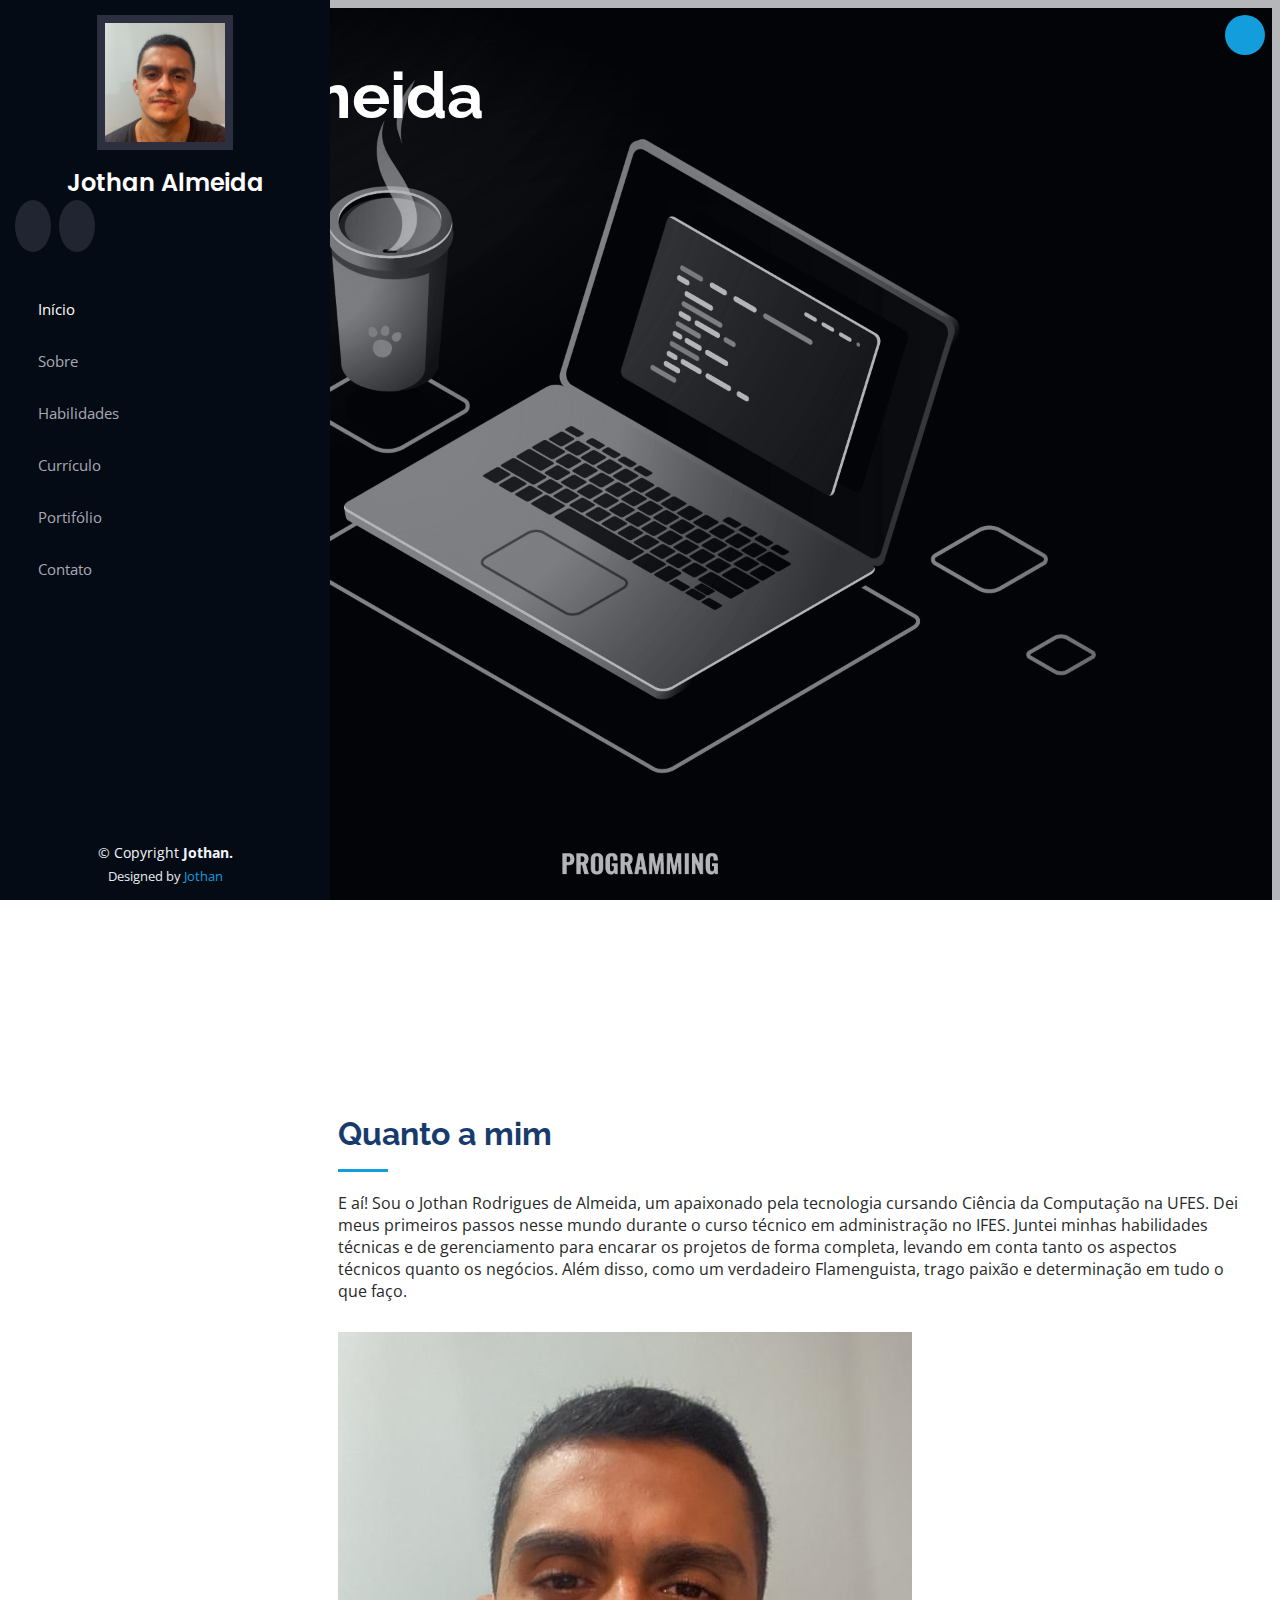
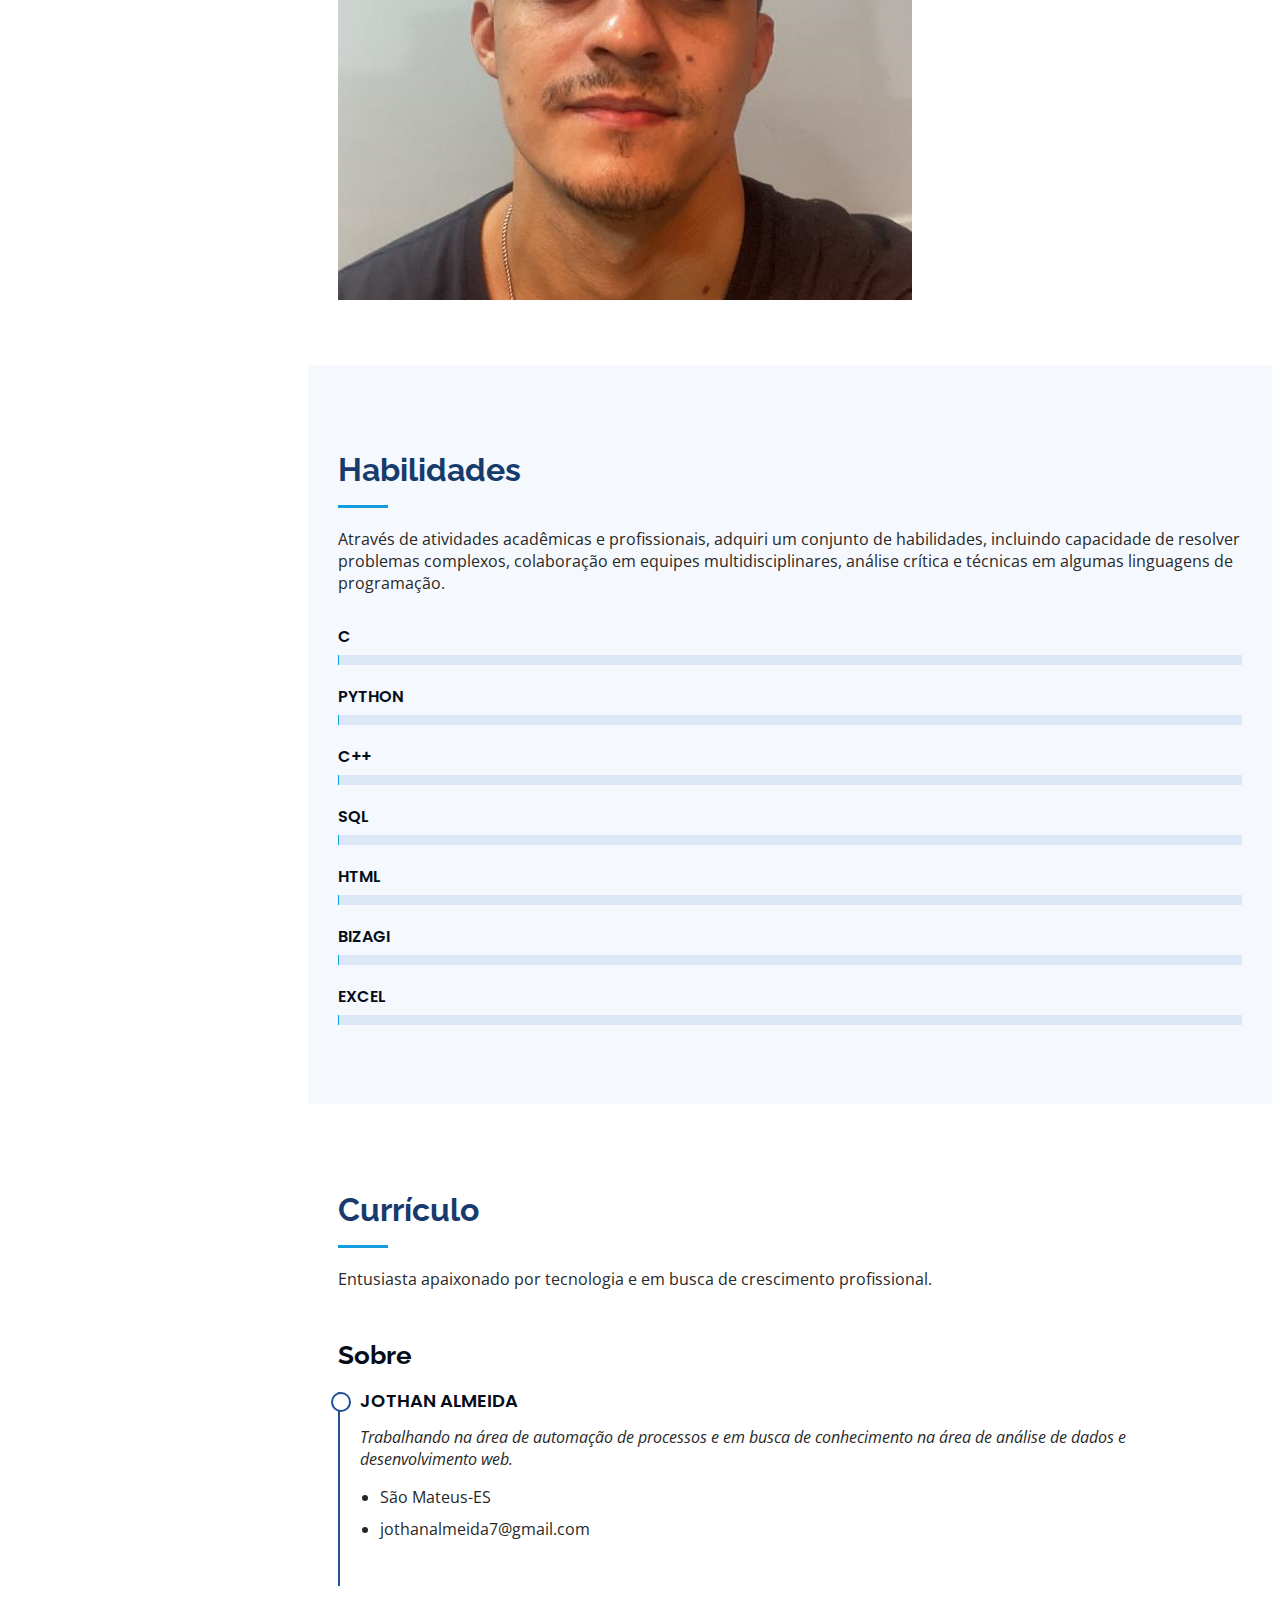
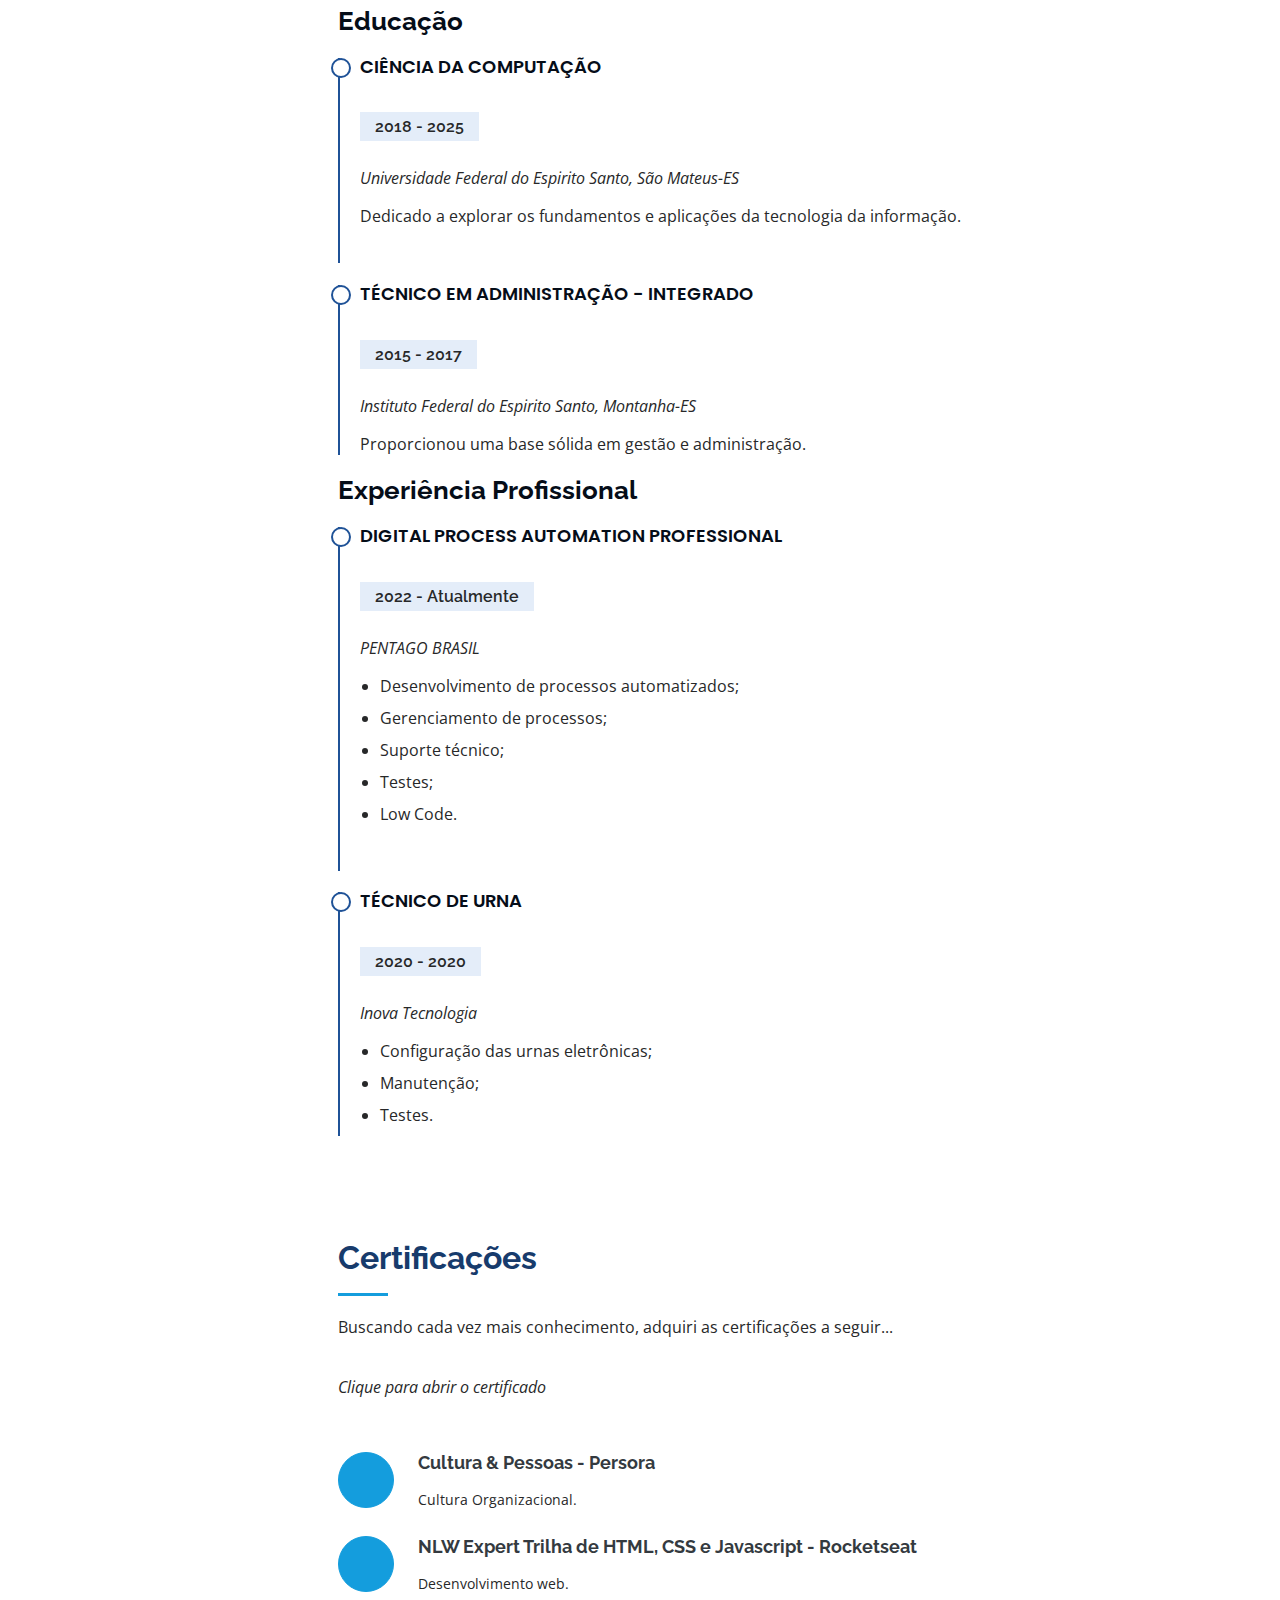
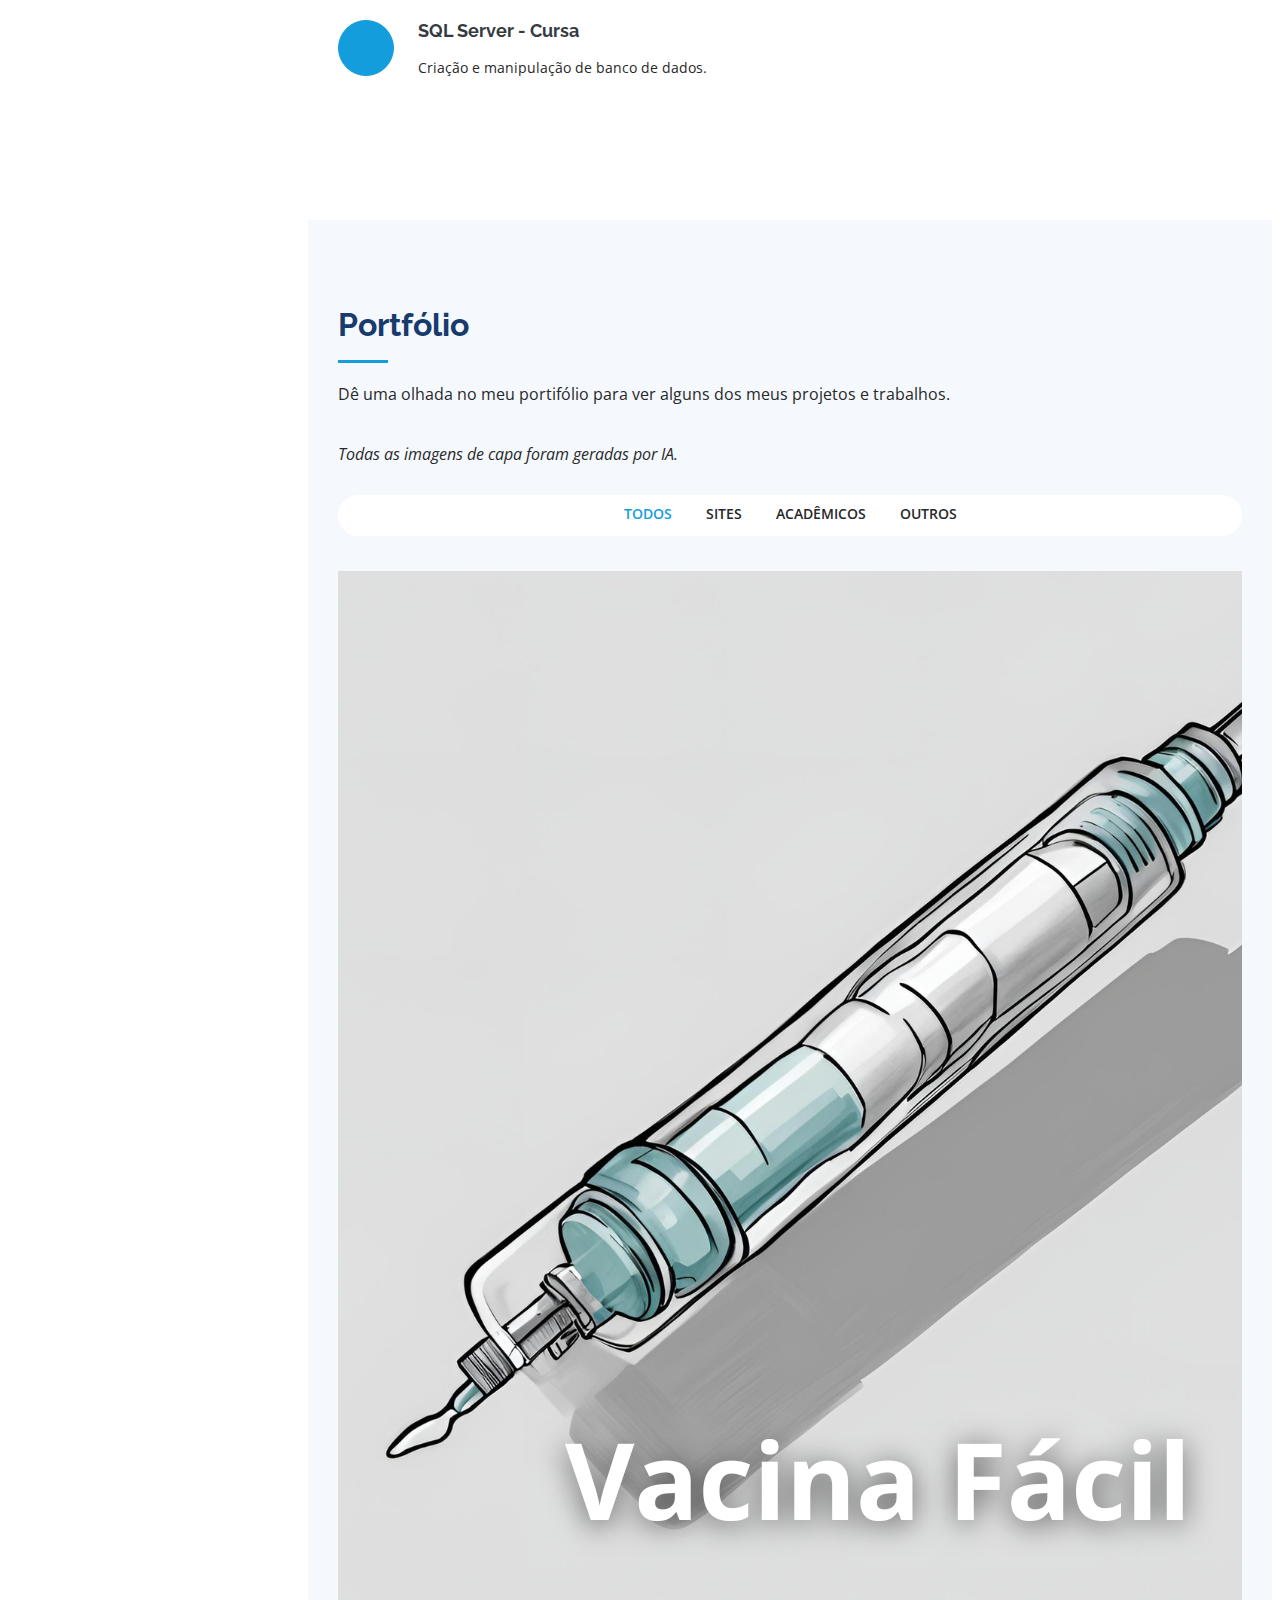
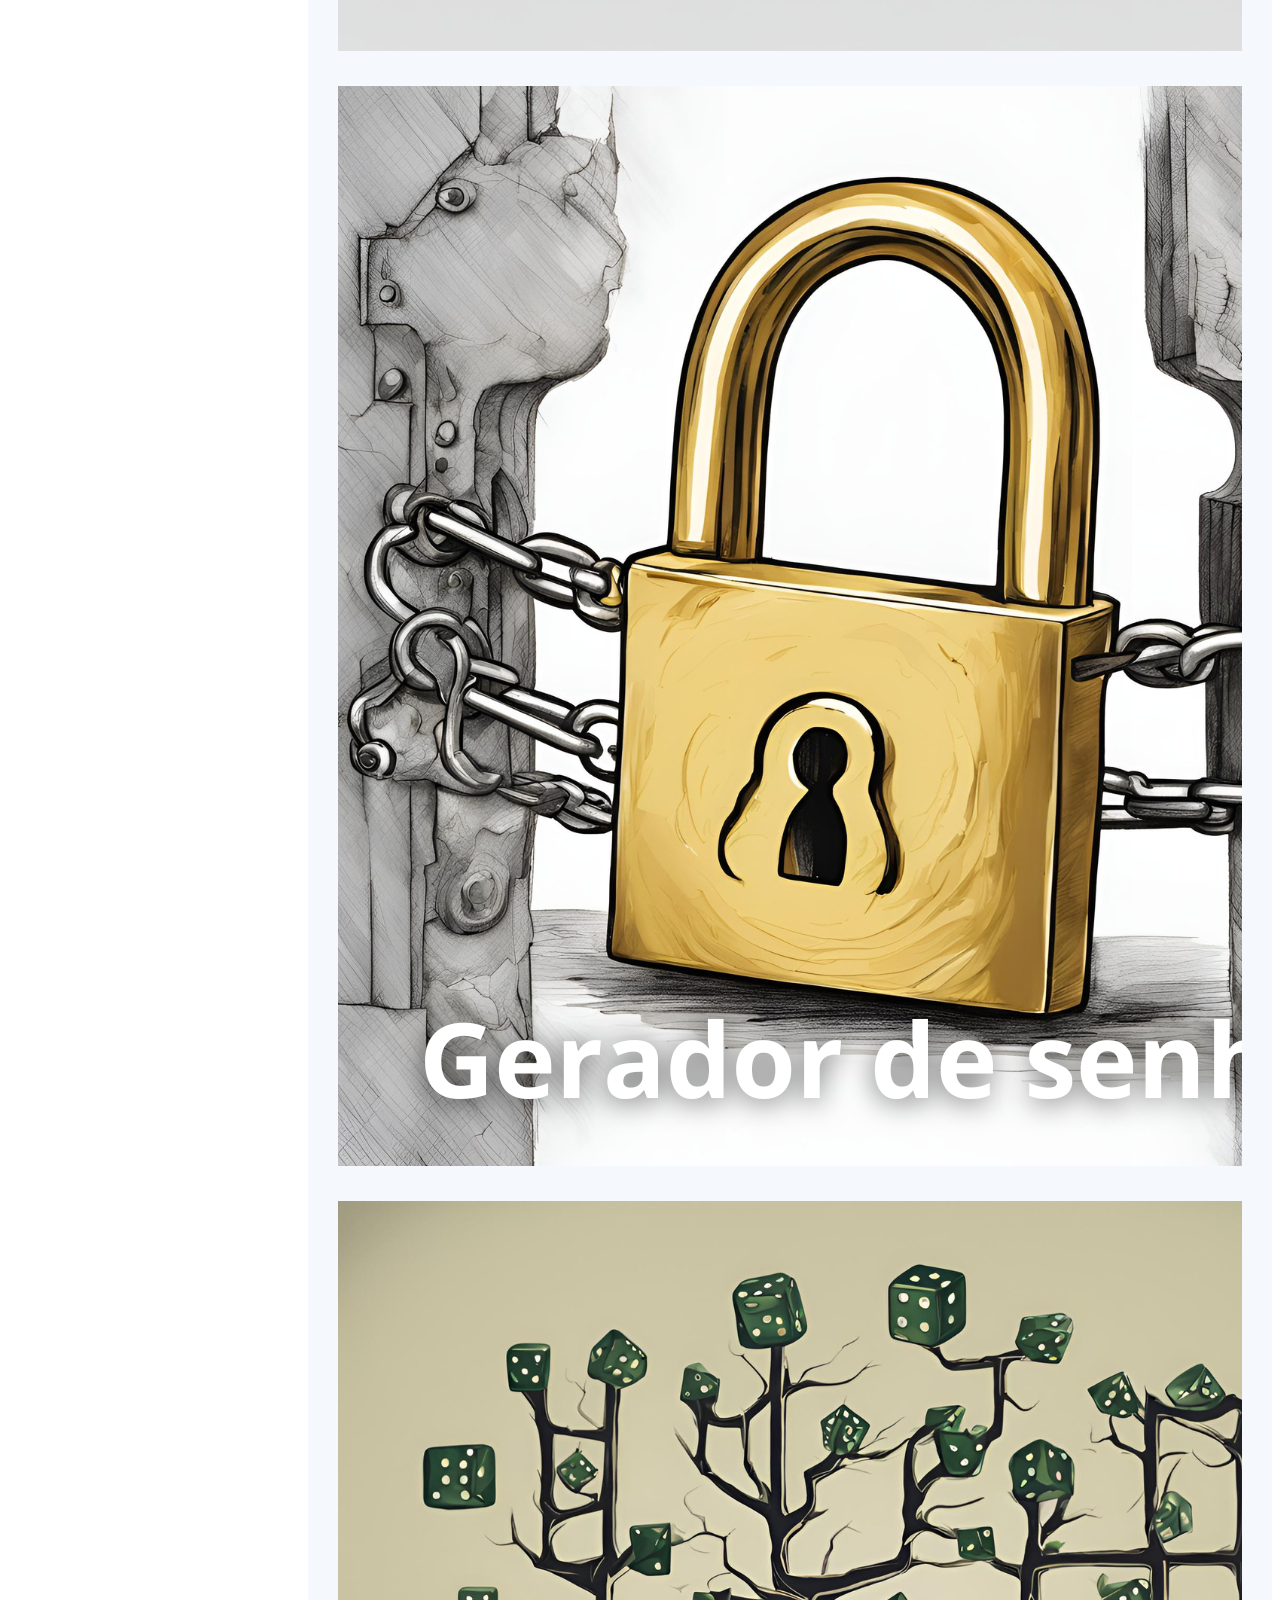
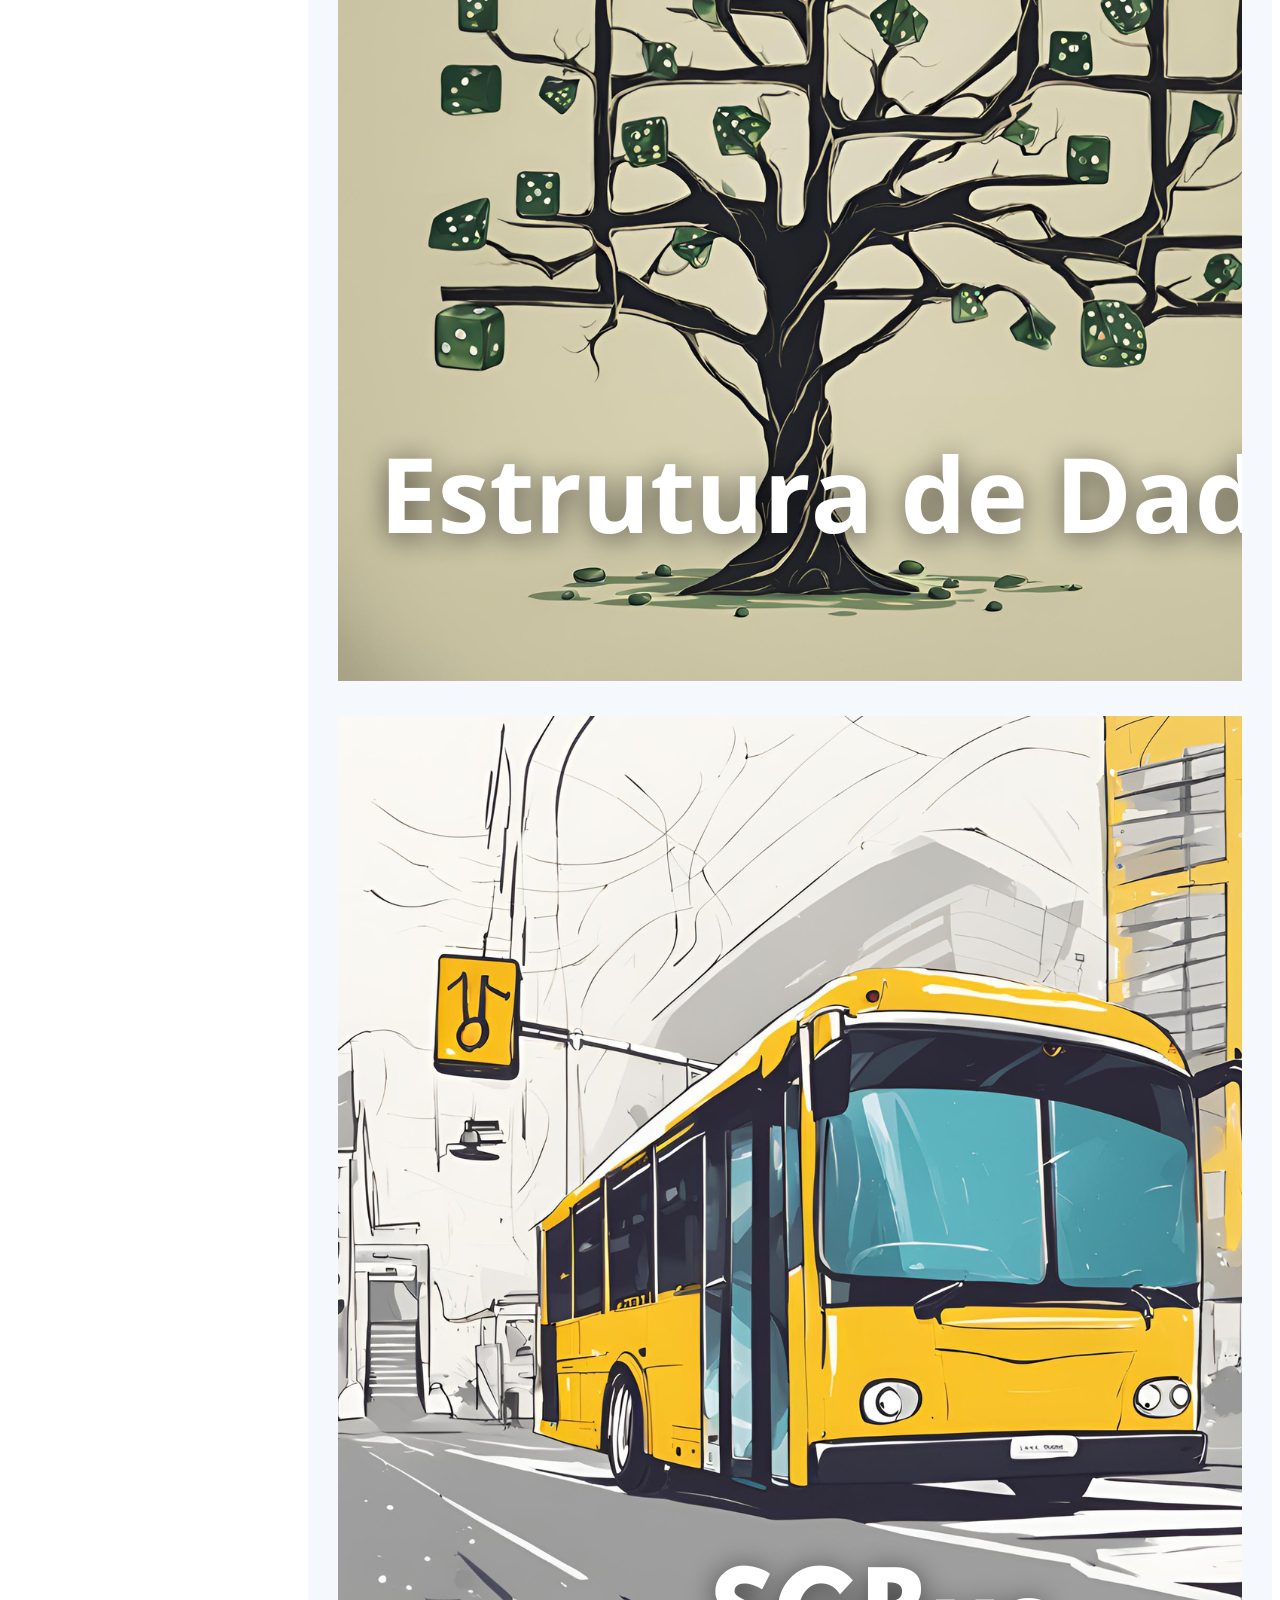
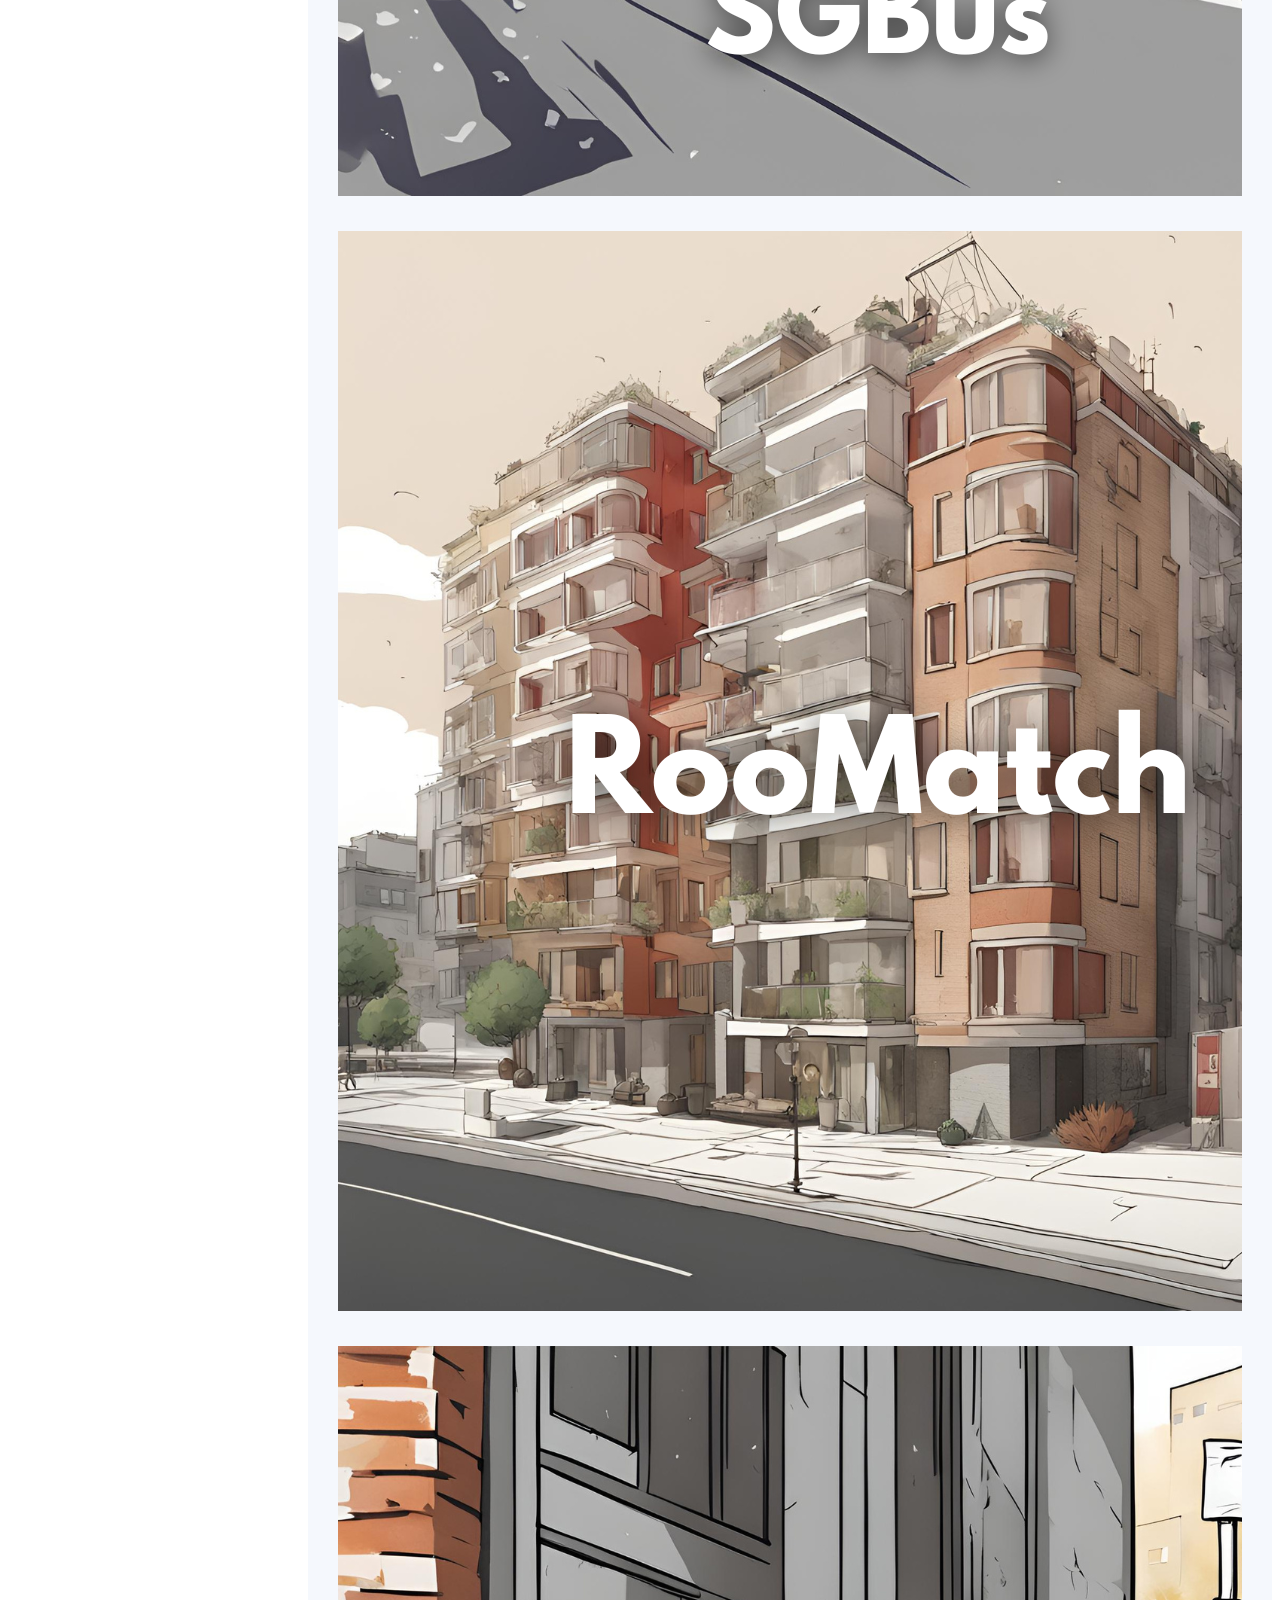
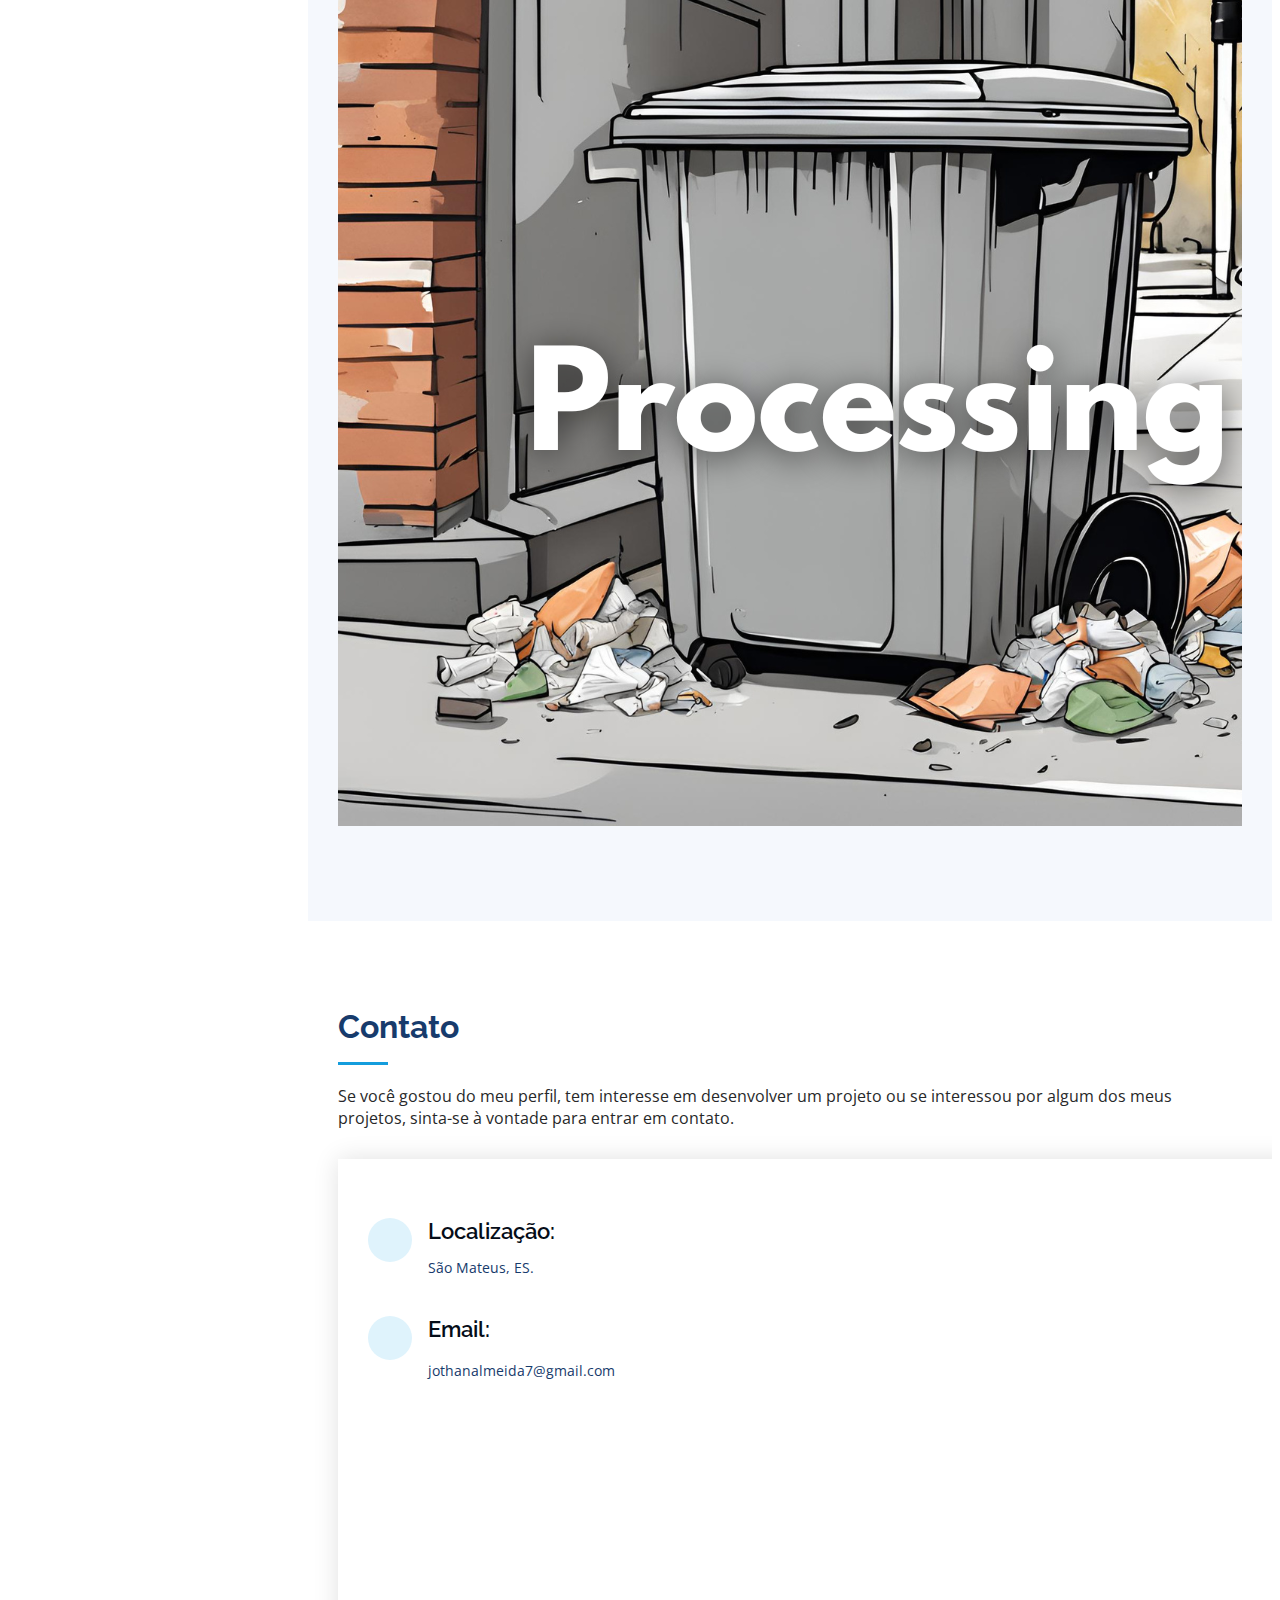
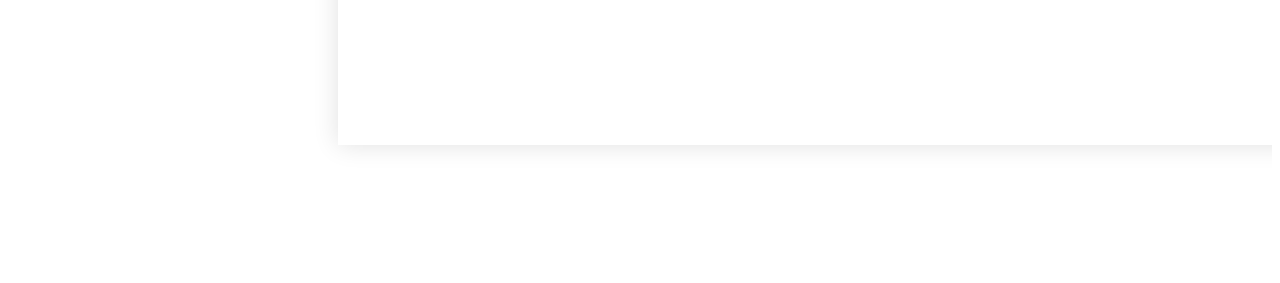
==== index.html @ 6c6d1e10 "Primeira versão do site pessoal" ====
<!DOCTYPE html>
<html lang="pt-br">
  <head>
    <meta charset="utf-8" />
    <meta content="width=device-width, initial-scale=1.0" name="viewport" />

    <title>Jothan Almeida</title>
    <meta content="" name="description" />
    <meta content="" name="keywords" />

    <!-- Favoritos -->
    <link href="assets/img/J.png" rel="icon" />
    <link href="assets/img/J.png" rel="apple-touch-icon" />

    <!-- Google Fontes -->
    <link
      href="https://fonts.googleapis.com/css?family=Open+Sans:300,300i,400,400i,600,600i,700,700i|Raleway:300,300i,400,400i,500,500i,600,600i,700,700i|Poppins:300,300i,400,400i,500,500i,600,600i,700,700i"
      rel="stylesheet"
    />

    <!-- CSS Files -->
    <link href="assets/vendor/aos/aos.css" rel="stylesheet" />
    <link
      href="assets/vendor/bootstrap/css/bootstrap.min.css"
      rel="stylesheet"
    />
    <link
      href="assets/vendor/bootstrap-icons/bootstrap-icons.css"
      rel="stylesheet"
    />
    <link href="assets/vendor/boxicons/css/boxicons.min.css" rel="stylesheet" />
    <link
      href="assets/vendor/glightbox/css/glightbox.min.css"
      rel="stylesheet"
    />
    <link href="assets/vendor/swiper/swiper-bundle.min.css" rel="stylesheet" />

    <!-- Main CSS File -->
    <link href="assets/css/style.css" rel="stylesheet" />

    <!-- =======================================================
  * Template Name: iPortfolio
  * Template URL: https://bootstrapmade.com/iportfolio-bootstrap-portfolio-websites-template/
  * Updated: Mar 17 2024 with Bootstrap v5.3.3
  * Author: BootstrapMade.com
  * License: https://bootstrapmade.com/license/
  ======================================================== -->
  </head>

  <body>
    <!-- ======= Botão para navegação móvel ======= -->
    <i class="bi bi-list mobile-nav-toggle d-xl-none"></i>

    <!-- ======= Header ======= -->
    <header id="header">
      <div class="d-flex flex-column">
        <div class="profile">
          <img
            src="assets/img/img_perfil.jpg"
            alt=""
            class="img-fluid rounded-circle"
          />
          <h1 class="text-light"><a href="index.html">Jothan Almeida</a></h1>
          <div class="social-links mt-3 text-center">
            <a
              href="https://www.linkedin.com/in/jothan-rodrigues-de-almeida-0583b7238/"
              class="linkedin"
              target="_blank"
              ><i class="bx bxl-linkedin"></i
            ></a>
            <a
              href="https://github.com/JothanAlmeida?tab=repositories"
              class="Git Hub"
              target="_blank"
              ><i class="bx bxl-github"></i
            ></a>
          </div>
        </div>

        <nav id="navbar" class="nav-menu navbar">
          <ul>
            <li>
              <a href="#hero" class="nav-link scrollto active"
                ><i class="bx bx-home"></i> <span>Início</span></a
              >
            </li>
            <li>
              <a href="#about" class="nav-link scrollto"
                ><i class="bx bx-user"></i> <span>Sobre</span></a
              >
            </li>
            <li>
              <a href="#skills" class="nav-link scrollto"
                ><i class="bx bx-server"></i> <span>Habilidades</span></a
              >
            </li>
            <li>
              <a href="#resume" class="nav-link scrollto"
                ><i class="bx bx-book-content"></i> <span>Currículo</span></a
              >
            </li>
            <li>
              <a href="#portfolio" class="nav-link scrollto"
                ><i class="bx bx-server"></i> <span>Portifólio</span></a
              >
            </li>
            <li>
              <a href="#contact" class="nav-link scrollto"
                ><i class="bx bx-envelope"></i> <span>Contato</span></a
              >
            </li>
          </ul>
        </nav>
        <!-- .nav-menu -->
      </div>
    </header>
    <!-- Fim Header -->

    <!-- =======  Início ======= -->
    <section
      id="hero"
      class="d-flex flex-column justify-content-center align-items-center"
    >
      <div class="hero-container" data-aos="fade-in">
        <h1>Jothan Almeida</h1>
        <p>
          Eu sou
          <span
            class="typed"
            data-typed-items="Desenvolvedor..., Freelancer..., Analista..."
          ></span>
        </p>
      </div>
    </section>
    <!-- Fim Início -->

    <!--Início Main-->
    <main id="main">
      <!-- ======= Início seção Sobre ======= -->
      <section id="about" class="about">
        <div class="container">
          <div class="section-title">
            <h2>Quanto a mim</h2>
            <p>
              E aí! Sou o Jothan Rodrigues de Almeida, um apaixonado pela
              tecnologia cursando Ciência da Computação na UFES. Dei meus
              primeiros passos nesse mundo durante o curso técnico em
              administração no IFES. Juntei minhas habilidades técnicas e de
              gerenciamento para encarar os projetos de forma completa, levando
              em conta tanto os aspectos técnicos quanto os negócios. Além
              disso, como um verdadeiro Flamenguista, trago paixão e
              determinação em tudo o que faço.
            </p>
          </div>

          <div class="row">
            <div class="col-lg-4" data-aos="fade-right">
              <img src="assets/img/img_perfil.jpg" class="img-fluid" alt="" />
            </div>
          </div>
        </div>
      </section>
      <!-- Fim da seção Sobre -->

      <!-- ======= Seção de Habilidades ======= -->
      <section id="skills" class="skills section-bg">
        <div class="container">
          <div class="section-title">
            <h2>Habilidades</h2>
            <p>
              Através de atividades acadêmicas e profissionais, adquiri um
              conjunto de habilidades, incluindo capacidade de resolver
              problemas complexos, colaboração em equipes multidisciplinares,
              análise crítica e técnicas em algumas linguagens de programação.
            </p>
          </div>

          <div class="row skills-content">
            <!--Primeira coluna-->
            <div class="col-lg-6" data-aos="fade-up">
              <div class="progress">
                <span class="skill">C <i class="val"></i></span>
                <div class="progress-bar-wrap">
                  <div
                    class="progress-bar"
                    role="progressbar"
                    aria-valuenow="70"
                    aria-valuemin="0"
                    aria-valuemax="100"
                  ></div>
                </div>
              </div>

              <div class="progress">
                <span class="skill">Python <i class="val"></i></span>
                <div class="progress-bar-wrap">
                  <div
                    class="progress-bar"
                    role="progressbar"
                    aria-valuenow="50"
                    aria-valuemin="0"
                    aria-valuemax="100"
                  ></div>
                </div>
              </div>
              <!--
              <div class="progress">
                <span class="skill">C# <i class="val"></i></span>
                <div class="progress-bar-wrap">
                  <div
                    class="progress-bar"
                    role="progressbar"
                    aria-valuenow="50"
                    aria-valuemin="0"
                    aria-valuemax="100"
                  ></div>
                </div>
              </div>-->
              <div class="progress">
                <span class="skill">C++ <i class="val"></i></span>
                <div class="progress-bar-wrap">
                  <div
                    class="progress-bar"
                    role="progressbar"
                    aria-valuenow="60"
                    aria-valuemin="0"
                    aria-valuemax="100"
                  ></div>
                </div>
              </div>
              <div class="progress">
                <span class="skill">SQL <i class="val"></i></span>
                <div class="progress-bar-wrap">
                  <div
                    class="progress-bar"
                    role="progressbar"
                    aria-valuenow="70"
                    aria-valuemin="0"
                    aria-valuemax="100"
                  ></div>
                </div>
              </div>
            </div>
            <!--Segunda coluna-->
            <div class="col-lg-6" data-aos="fade-up" data-aos-delay="100">
              <div class="progress">
                <span class="skill">HTML <i class="val"></i></span>
                <div class="progress-bar-wrap">
                  <div
                    class="progress-bar"
                    role="progressbar"
                    aria-valuenow="55"
                    aria-valuemin="0"
                    aria-valuemax="100"
                  ></div>
                </div>
              </div>
              <div class="progress">
                <span class="skill">Bizagi <i class="val"></i></span>
                <div class="progress-bar-wrap">
                  <div
                    class="progress-bar"
                    role="progressbar"
                    aria-valuenow="75"
                    aria-valuemin="0"
                    aria-valuemax="100"
                  ></div>
                </div>
              </div>
              <div class="progress">
                <span class="skill">Excel <i class="val"></i></span>
                <div class="progress-bar-wrap">
                  <div
                    class="progress-bar"
                    role="progressbar"
                    aria-valuenow="70"
                    aria-valuemin="0"
                    aria-valuemax="100"
                  ></div>
                </div>
              </div>
            </div>
          </div>
        </div>
      </section>
      <!-- Fim da seção de habilidades -->

      <!-- ======= Seção de Currículo ======= -->
      <section id="resume" class="resume">
        <div class="container">
          <div class="section-title">
            <h2>Currículo</h2>
            <p>
              Entusiasta apaixonado por tecnologia e em busca de crescimento
              profissional.
            </p>
          </div>

          <div class="row">
            <div class="col-lg-6" data-aos="fade-up">
              <h3 class="resume-title">Sobre</h3>
              <div class="resume-item pb-0">
                <h4>Jothan Almeida</h4>
                <p>
                  <em>
                    Trabalhando na área de automação de processos e em busca de
                    conhecimento na área de análise de dados e desenvolvimento
                    web.
                  </em>
                </p>
                <ul>
                  <li>São Mateus-ES</li>
                  <li>jothanalmeida7@gmail.com</li>
                </ul>
              </div>

              <h3 class="resume-title">Educação</h3>
              <div class="resume-item">
                <h4>Ciência da Computação</h4>
                <h5>2018 - 2025</h5>
                <p>
                  <em>Universidade Federal do Espirito Santo, São Mateus-ES</em>
                </p>
                <p>
                  Dedicado a explorar os fundamentos e aplicações da tecnologia
                  da informação.
                </p>
              </div>
              <div class="resume-item">
                <h4>Técnico em Administração - Integrado</h4>
                <h5>2015 - 2017</h5>
                <p><em>Instituto Federal do Espirito Santo, Montanha-ES</em></p>
                <p>Proporcionou uma base sólida em gestão e administração.</p>
              </div>
            </div>

            <div class="col-lg-6" data-aos="fade-up" data-aos-delay="100">
              <h3 class="resume-title">Experiência Profissional</h3>
              <div class="resume-item">
                <h4>Digital Process Automation Professional</h4>
                <h5>2022 - Atualmente</h5>
                <p><em>PENTAGO BRASIL</em></p>
                <ul>
                  <li>Desenvolvimento de processos automatizados;</li>
                  <li>Gerenciamento de processos;</li>
                  <li>Suporte técnico;</li>
                  <li>Testes;</li>
                  <li>Low Code.</li>
                </ul>
              </div>
              <div class="resume-item">
                <h4>Técnico de Urna</h4>
                <h5>2020 - 2020</h5>
                <p><em>Inova Tecnologia</em></p>
                <ul>
                  <li>Configuração das urnas eletrônicas;</li>
                  <li>Manutenção;</li>
                  <li>Testes.</li>
                </ul>
              </div>
            </div>
          </div>
        </div>
        <!-- ======= Services Section ======= -->
        <section id="services" class="services">
          <div class="container">
            <div class="section-title">
              <h2>Certificações</h2>
              <p>
                Buscando cada vez mais conhecimento, adquiri as certificações a
                seguir...
              </p>
              <br />
              <p><em>Clique para abrir o certificado</em></p>
            </div>

            <div class="row">
              <div class="col-lg-4 col-md-6 icon-box" data-aos="fade-up">
                <div class="icon"><i class="bi bi-briefcase"></i></div>
                <h4 class="title">
                  <a
                    href="https://persora.com.br/certificados/?cID=660dd6c99c736a044d716296"
                    target="_blank"
                  >
                    Cultura & Pessoas - Persora
                  </a>
                </h4>
                <p class="description">Cultura Organizacional.</p>
              </div>
              <div
                class="col-lg-4 col-md-6 icon-box"
                data-aos="fade-up"
                data-aos-delay="100"
              >
                <div class="icon"><i class="bi bi-card-checklist"></i></div>
                <h4 class="title">
                  <a
                    href="https://app.rocketseat.com.br/certificates/feeb5f20-5b95-484c-b1a0-aea70da7affa"
                    target="_blank"
                  >
                    NLW Expert Trilha de HTML, CSS e Javascript - Rocketseat</a
                  >
                </h4>
                <p class="description">Desenvolvimento web.</p>
              </div>
              <div
                class="col-lg-4 col-md-6 icon-box"
                data-aos="fade-up"
                data-aos-delay="200"
              >
                <div class="icon"><i class="bi bi-bar-chart"></i></div>
                <h4 class="title">
                  <a
                    href="https://cursa.com.br/certificate/ab00297ba4"
                    target="_blank"
                    >SQL Server - Cursa</a
                  >
                </h4>
                <p class="description">
                  Criação e manipulação de banco de dados.
                </p>
              </div>
            </div>
          </div>
        </section>
        <!-- End Services Section -->
      </section>
      <!-- Fim da seção de Currículo -->

      <!-- ======= Seção de Portifólio ======= -->
      <section id="portfolio" class="portfolio section-bg">
        <div class="container">
          <div class="section-title">
            <h2>Portfólio</h2>
            <p>
              Dê uma olhada no meu portifólio para ver alguns dos meus projetos
              e trabalhos.
            </p>
            <br />
            <p><em>Todas as imagens de capa foram geradas por IA.</em></p>
          </div>

          <div class="row" data-aos="fade-up">
            <div class="col-lg-12 d-flex justify-content-center">
              <ul id="portfolio-flters">
                <li data-filter="*" class="filter-active">Todos</li>
                <li data-filter=".filter-app">Sites</li>
                <li data-filter=".filter-card">Acadêmicos</li>
                <li data-filter=".filter-web">Outros</li>
              </ul>
            </div>
          </div>

          <div
            class="row portfolio-container"
            data-aos="fade-up"
            data-aos-delay="100"
          >
            <div class="col-lg-4 col-md-6 portfolio-item filter-card">
              <div class="portfolio-wrap">
                <img
                  src="assets/img/portfolio/Vacina/Capa.png"
                  class="img-fluid"
                  alt=""
                />
                <div class="portfolio-links">
                  <a
                    href="assets/img/portfolio/Vacina/Capa.png"
                    data-gallery="portfolioGallery"
                    class="portfolio-lightbox"
                    title="Controle de vacinação - Vacina Fácil"
                    ><i class="bx bx-plus"></i
                  ></a>
                  <a
                    href="portfolio-vacina.html"
                    title="More Details"
                    target="_blank"
                    ><i class="bx bx-link"></i
                  ></a>
                </div>
              </div>
            </div>

            <div class="col-lg-4 col-md-6 portfolio-item filter-app">
              <div class="portfolio-wrap">
                <img
                  src="assets/img/portfolio/GeradorSenha/Gerador de senha.png"
                  class="img-fluid"
                  alt=""
                />
                <div class="portfolio-links">
                  <a
                    href="assets/img/portfolio/GeradorSenha/Capa.png"
                    data-gallery="portfolioGallery"
                    class="portfolio-lightbox"
                    title="Site para gerar senhas"
                    ><i class="bx bx-plus"></i
                  ></a>
                  <a href="portfolio-geradorsenha.html" title="More Details"
                    ><i class="bx bx-link"></i
                  ></a>
                </div>
              </div>
            </div>

            <div class="col-lg-4 col-md-6 portfolio-item filter-card">
              <div class="portfolio-wrap">
                <img
                  src="assets/img/portfolio/ArvoreBPlus/Capa.png"
                  class="img-fluid"
                  alt=""
                />
                <div class="portfolio-links">
                  <a
                    href="assets/img/portfolio/ArvoreBPlus/Capa.png"
                    data-gallery="portfolioGallery"
                    class="portfolio-lightbox"
                    title="Estrutura de Dados - Árvore B+"
                    ><i class="bx bx-plus"></i
                  ></a>
                  <a href="portfolio-ArvoreBPlus.html" title="More Details"
                    ><i class="bx bx-link"></i
                  ></a>
                </div>
              </div>
            </div>

            <div class="col-lg-4 col-md-6 portfolio-item filter-card">
              <div class="portfolio-wrap">
                <img
                  src="assets/img/portfolio/SoftwareOnibus/Capa.png"
                  class="img-fluid"
                  alt=""
                />
                <div class="portfolio-links">
                  <a
                    href="assets/img/portfolio/SoftwareOnibus/Capa.png"
                    data-gallery="portfolioGallery"
                    class="portfolio-lightbox"
                    title="Documentação do aplicativo de ônibus - SGBus"
                    ><i class="bx bx-plus"></i
                  ></a>
                  <a href="portfolio-software-onibus.html" title="More Details"
                    ><i class="bx bx-link"></i
                  ></a>
                </div>
              </div>
            </div>

            <!--<div class="col-lg-4 col-md-6 portfolio-item filter-web">
              <div class="portfolio-wrap">
                <img
                  src="assets/img/portfolio/portfolio-5.jpg"
                  class="img-fluid"
                  alt=""
                />
                <div class="portfolio-links">
                  <a
                    href="assets/img/portfolio/portfolio-5.jpg"
                    data-gallery="portfolioGallery"
                    class="portfolio-lightbox"
                    title="Web 2"
                    ><i class="bx bx-plus"></i
                  ></a>
                  <a href="portfolio-details.html" title="More Details"
                    ><i class="bx bx-link"></i
                  ></a>
                </div>
              </div>
            </div>-->

            <!--<div class="col-lg-4 col-md-6 portfolio-item filter-app">
              <div class="portfolio-wrap">
                <img
                  src="assets/img/portfolio/portfolio-6.jpg"
                  class="img-fluid"
                  alt=""
                />
                <div class="portfolio-links">
                  <a
                    href="assets/img/portfolio/portfolio-6.jpg"
                    data-gallery="portfolioGallery"
                    class="portfolio-lightbox"
                    title="App 3"
                    ><i class="bx bx-plus"></i
                  ></a>
                  <a href="portfolio-details.html" title="More Details"
                    ><i class="bx bx-link"></i
                  ></a>
                </div>
              </div>
            </div>-->

            <div class="col-lg-4 col-md-6 portfolio-item filter-card">
              <div class="portfolio-wrap">
                <img
                  src="assets/img/portfolio/Roomatch/Capa.png"
                  class="img-fluid"
                  alt=""
                />
                <div class="portfolio-links">
                  <a
                    href="assets/img/portfolio/Roomatch/Capa.png"
                    data-gallery="portfolioGallery"
                    class="portfolio-lightbox"
                    title="Aplicativo de aluguel - ROOMATCH"
                    ><i class="bx bx-plus"></i
                  ></a>
                  <a href="portifolio-roomatch.html" title="More Details"
                    ><i class="bx bx-link"></i
                  ></a>
                </div>
              </div>
            </div>

            <div class="col-lg-4 col-md-6 portfolio-item filter-card">
              <div class="portfolio-wrap">
                <img
                  src="assets/img/portfolio/Lixeira/Capa.png"
                  class="img-fluid"
                  alt=""
                />
                <div class="portfolio-links">
                  <a
                    href="assets/img/portfolio/Lixeira/Capa.png"
                    data-gallery="portfolioGallery"
                    class="portfolio-lightbox"
                    title="Projeto de lixeira em 2D e 3D - Processing"
                    ><i class="bx bx-plus"></i
                  ></a>
                  <a href="portfolio-lixeira.html" title="More Details"
                    ><i class="bx bx-link"></i
                  ></a>
                </div>
              </div>
            </div>

            <!--<div class="col-lg-4 col-md-6 portfolio-item filter-web">
              <div class="portfolio-wrap">
                <img
                  src="assets/img/portfolio/portfolio-9.jpg"
                  class="img-fluid"
                  alt=""
                />
                <div class="portfolio-links">
                  <a
                    href="assets/img/portfolio/portfolio-9.jpg"
                    data-gallery="portfolioGallery"
                    class="portfolio-lightbox"
                    title="Web 3"
                    ><i class="bx bx-plus"></i
                  ></a>
                  <a href="portfolio-details.html" title="More Details"
                    ><i class="bx bx-link"></i
                  ></a>
                </div>
              </div>
            </div>-->
          </div>
        </div>
      </section>
      <!-- Fim da seção de Portifólio -->

      <!-- ======= Seção de Contato ======= -->
      <section id="contact" class="contact">
        <div class="container">
          <div class="section-title">
            <h2>Contato</h2>
            <p>
              Se você gostou do meu perfil, tem interesse em desenvolver um
              projeto ou se interessou por algum dos meus projetos, sinta-se à
              vontade para entrar em contato.
            </p>
          </div>

          <div class="row" data-aos="fade-in">
            <div class="col-lg-5 d-flex align-items-stretch">
              <div class="info">
                <div class="address">
                  <i class="bi bi-geo-alt"></i>
                  <h4>Localização:</h4>
                  <p>São Mateus, ES.</p>
                </div>

                <div class="email">
                  <i class="bi bi-envelope"></i>
                  <h4>Email:</h4>
                  <p>jothanalmeida7@gmail.com</p>
                </div>

                <iframe
                  src="https://www.google.com/maps/embed?pb=!1m18!1m12!1m3!1d120902.92046268235!2d-39.826578199999965!3d-18.74387464999999!2m3!1f0!2f0!3f0!3m2!1i1024!2i768!4f13.1!3m3!1m2!1s0xca0df27a5749f5%3A0xd8297d72c50d1b82!2zU8OjbyBNYXRldXMsIEVT!5e0!3m2!1spt-BR!2sbr!4v1715100272626!5m2!1spt-BR!2sbr"
                  width="400"
                  height="300"
                  style="border: 0"
                  allowfullscreen=""
                  loading="lazy"
                  referrerpolicy="no-referrer-when-downgrade"
                ></iframe>
              </div>
            </div>
          </div>
        </div>
      </section>
      <!-- Fim da seção de Contato -->
    </main>
    <!-- Fim Main -->

    <!-- ======= Rodapé ======= -->
    <footer id="footer">
      <div class="container">
        <div class="copyright">
          &copy; Copyright <strong><span>Jothan.</span></strong>
        </div>
        <div class="credits">
          <!-- All the links in the footer should remain intact. -->
          <!-- You can delete the links only if you purchased the pro version. -->
          <!-- Licensing information: https://bootstrapmade.com/license/ -->
          <!-- Purchase the pro version with working PHP/AJAX contact form: https://bootstrapmade.com/iportfolio-bootstrap-portfolio-websites-template/ -->
          Designed by <a href="https://bootstrapmade.com/">Jothan</a>
        </div>
      </div>
    </footer>
    <!-- Fim Rodapé -->

    <a
      href="#"
      class="back-to-top d-flex align-items-center justify-content-center"
      ><i class="bi bi-arrow-up-short"></i
    ></a>

    <!-- JS Files -->
    <script src="assets/vendor/purecounter/purecounter_vanilla.js"></script>
    <script src="assets/vendor/aos/aos.js"></script>
    <script src="assets/vendor/bootstrap/js/bootstrap.bundle.min.js"></script>
    <script src="assets/vendor/glightbox/js/glightbox.min.js"></script>
    <script src="assets/vendor/isotope-layout/isotope.pkgd.min.js"></script>
    <script src="assets/vendor/swiper/swiper-bundle.min.js"></script>
    <script src="assets/vendor/typed.js/typed.umd.js"></script>
    <script src="assets/vendor/waypoints/noframework.waypoints.js"></script>
    <script src="assets/vendor/php-email-form/validate.js"></script>

    <!-- Main JS File -->
    <script src="assets/js/main.js"></script>
  </body>
</html>
---- assets/css/style.css ----
/**
* Template Name: iPortfolio
* Template URL: https://bootstrapmade.com/iportfolio-bootstrap-portfolio-websites-template/
* Updated: Mar 17 2024 with Bootstrap v5.3.3
* Author: BootstrapMade.com
* License: https://bootstrapmade.com/license/
*/

/*--------------------------------------------------------------
# General
--------------------------------------------------------------*/
body {
  font-family: "Open Sans", sans-serif;
  color: #272829;
}

a {
  color: #149ddd;
  text-decoration: none;
}

a:hover {
  color: #37b3ed;
  text-decoration: none;
}

h1,
h2,
h3,
h4,
h5,
h6 {
  font-family: "Raleway", sans-serif;
}

/*--------------------------------------------------------------
# Back to top button
--------------------------------------------------------------*/
.back-to-top {
  position: fixed;
  visibility: hidden;
  opacity: 0;
  right: 15px;
  bottom: 15px;
  z-index: 996;
  background: #149ddd;
  width: 40px;
  height: 40px;
  border-radius: 50px;
  transition: all 0.4s;
}

.back-to-top i {
  font-size: 28px;
  color: #fff;
  line-height: 0;
}

.back-to-top:hover {
  background: #2eafec;
  color: #fff;
}

.back-to-top.active {
  visibility: visible;
  opacity: 1;
}

/*--------------------------------------------------------------
# Header
--------------------------------------------------------------*/
#header {
  position: fixed;
  top: 0;
  left: 0;
  bottom: 0;
  width: 300px;
  transition: all ease-in-out 0.5s;
  z-index: 9997;
  transition: all 0.5s;
  padding: 0 15px;
  background: #040b14;
  overflow-y: auto;
}

#header .profile img {
  margin: 15px auto;
  display: block;
  width: 120px;
  border: 8px solid #2c2f3f;
}

#header .profile h1 {
  font-size: 24px;
  margin: 0;
  padding: 0;
  font-weight: 600;
  -moz-text-align-last: center;
  text-align-last: center;
  font-family: "Poppins", sans-serif;
}

#header .profile h1 a,
#header .profile h1 a:hover {
  color: #fff;
  text-decoration: none;
}

#header .profile .social-links a {
  font-size: 18px;
  display: inline-block;
  background: #212431;
  color: #fff;
  line-height: 1;
  padding: 8px 0;
  margin-right: 4px;
  border-radius: 50%;
  text-align: center;
  width: 36px;
  height: 36px;
  transition: 0.3s;
}

#header .profile .social-links a:hover {
  background: #149ddd;
  color: #fff;
  text-decoration: none;
}

#main {
  margin-left: 300px;
}

.container,
.container-fluid {
  padding-left: 30px;
  padding-right: 30px;
}

@media (max-width: 1199px) {
  #header {
    left: -300px;
  }

  #main {
    margin-left: 0;
  }

  .container,
  .container-fluid {
    padding-left: 12px;
    padding-right: 12px;
  }
}

/*--------------------------------------------------------------
# Navigation Menu
--------------------------------------------------------------*/
/* Desktop Navigation */
.nav-menu {
  padding: 30px 0 0 0;
}

.nav-menu * {
  margin: 0;
  padding: 0;
  list-style: none;
}

.nav-menu>ul>li {
  position: relative;
  white-space: nowrap;
}

.nav-menu a,
.nav-menu a:focus {
  display: flex;
  align-items: center;
  color: #a8a9b4;
  padding: 12px 15px;
  margin-bottom: 8px;
  transition: 0.3s;
  font-size: 15px;
}

.nav-menu a i,
.nav-menu a:focus i {
  font-size: 24px;
  padding-right: 8px;
  color: #6f7180;
}

.nav-menu a:hover,
.nav-menu .active,
.nav-menu .active:focus,
.nav-menu li:hover>a {
  text-decoration: none;
  color: #fff;
}

.nav-menu a:hover i,
.nav-menu .active i,
.nav-menu .active:focus i,
.nav-menu li:hover>a i {
  color: #149ddd;
}

/* Mobile Navigation */
.mobile-nav-toggle {
  position: fixed;
  right: 15px;
  top: 15px;
  z-index: 9998;
  border: 0;
  font-size: 24px;
  transition: all 0.4s;
  outline: none !important;
  background-color: #149ddd;
  color: #fff;
  width: 40px;
  height: 40px;
  display: inline-flex;
  align-items: center;
  justify-content: center;
  line-height: 0;
  border-radius: 50px;
  cursor: pointer;
}

.mobile-nav-active {
  overflow: hidden;
}

.mobile-nav-active #header {
  left: 0;
}

/*--------------------------------------------------------------
# Hero Section
--------------------------------------------------------------*/
#hero {
  width: 100%;
  height: 100vh;
  background: url("../img/computador.jpg") top center;
  background-size: cover;
}

#hero:before {
  content: "";
  background: rgba(5, 13, 24, 0.3);
  position: absolute;
  bottom: 0;
  top: 0;
  left: 0;
  right: 0;
  z-index: 1;
}

#hero .hero-container {
  position: relative;
  z-index: 2;
  min-width: 300px;
}

#hero h1 {
  margin: 0 0 10px 0;
  font-size: 64px;
  font-weight: 700;
  line-height: 56px;
  color: #fff;
}

#hero p {
  color: #fff;
  margin-bottom: 50px;
  font-size: 26px;
  font-family: "Poppins", sans-serif;
}

#hero p span {
  color: #fff;
  padding-bottom: 4px;
  letter-spacing: 1px;
  border-bottom: 3px solid #149ddd;
}

@media (min-width: 1024px) {
  #hero {
    background-attachment: fixed;
  }
}

@media (max-width: 768px) {
  #hero h1 {
    font-size: 28px;
    line-height: 36px;
  }

  #hero h2 {
    font-size: 18px;
    line-height: 24px;
    margin-bottom: 30px;
  }
}

/*--------------------------------------------------------------
# Sections General
--------------------------------------------------------------*/
section {
  padding: 60px 0;
  overflow: hidden;
}

.section-bg {
  background: #f5f8fd;
}

.section-title {
  padding-bottom: 30px;
}

.section-title h2 {
  font-size: 32px;
  font-weight: bold;
  margin-bottom: 20px;
  padding-bottom: 20px;
  position: relative;
  color: #173b6c;
}

.section-title h2::after {
  content: "";
  position: absolute;
  display: block;
  width: 50px;
  height: 3px;
  background: #149ddd;
  bottom: 0;
  left: 0;
}

.section-title p {
  margin-bottom: 0;
}

/*--------------------------------------------------------------
# About
--------------------------------------------------------------*/
.about .content h3 {
  font-weight: 700;
  font-size: 26px;
  color: #173b6c;
}

.about .content ul {
  list-style: none;
  padding: 0;
}

.about .content ul li {
  margin-bottom: 20px;
  display: flex;
  align-items: center;
}

.about .content ul strong {
  margin-right: 10px;
}

.about .content ul i {
  font-size: 16px;
  margin-right: 5px;
  color: #149ddd;
  line-height: 0;
}

.about .content p:last-child {
  margin-bottom: 0;
}

/*--------------------------------------------------------------
# Habilidades
--------------------------------------------------------------*/
.skills .progress {
  height: 60px;
  display: block;
  background: none;
  border-radius: 0;
}

.skills .progress .skill {
  padding: 0;
  margin: 0 0 6px 0;
  text-transform: uppercase;
  display: block;
  font-weight: 600;
  font-family: "Poppins", sans-serif;
  color: #050d18;
}

.skills .progress .skill .val {
  float: right;
  font-style: normal;
}

.skills .progress-bar-wrap {
  background: #dce8f8;
  height: 10px;
}

.skills .progress-bar {
  width: 1px;
  height: 10px;
  transition: 0.9s;
  background-color: #149ddd;
}

/*--------------------------------------------------------------
# Curriculo
--------------------------------------------------------------*/
.resume .resume-title {
  font-size: 26px;
  font-weight: 700;
  margin-top: 20px;
  margin-bottom: 20px;
  color: #050d18;
}

.resume .resume-item {
  padding: 0 0 20px 20px;
  margin-top: -2px;
  border-left: 2px solid #1f5297;
  position: relative;
}

.resume .resume-item h4 {
  line-height: 18px;
  font-size: 18px;
  font-weight: 600;
  text-transform: uppercase;
  font-family: "Poppins", sans-serif;
  color: #050d18;
  margin-bottom: 10px;
}

.resume .resume-item h5 {
  font-size: 16px;
  background: #e4edf9;
  padding: 5px 15px;
  display: inline-block;
  font-weight: 600;
  margin-bottom: 10px;
}

.resume .resume-item ul {
  padding-left: 20px;
}

.resume .resume-item ul li {
  padding-bottom: 10px;
}

.resume .resume-item:last-child {
  padding-bottom: 0;
}

.resume .resume-item::before {
  content: "";
  position: absolute;
  width: 16px;
  height: 16px;
  border-radius: 50px;
  left: -9px;
  top: 0;
  background: #fff;
  border: 2px solid #1f5297;
}
/*--------------------------------------------------------------
# Services
--------------------------------------------------------------*/
.services .icon-box {
  margin-bottom: 20px;
}

.services .icon {
  float: left;
  display: flex;
  align-items: center;
  justify-content: center;
  width: 54px;
  height: 54px;
  background: #149ddd;
  border-radius: 50%;
  transition: 0.5s;
  border: 1px solid #149ddd;
}

.services .icon i {
  color: #fff;
  font-size: 24px;
  line-height: 0;
}

.services .icon-box:hover .icon {
  background: #fff;
}

.services .icon-box:hover .icon i {
  color: #149ddd;
}

.services .title {
  margin-left: 80px;
  font-weight: 700;
  margin-bottom: 15px;
  font-size: 18px;
}

.services .title a {
  color: #343a40;
}

.services .title a:hover {
  color: #149ddd;
}

.services .description {
  margin-left: 80px;
  line-height: 24px;
  font-size: 14px;
}

/*--------------------------------------------------------------
# Portfolio
--------------------------------------------------------------*/
.portfolio .portfolio-item {
  margin-bottom: 30px;
}

.portfolio #portfolio-flters {
  padding: 0;
  margin: 0 auto 35px auto;
  list-style: none;
  text-align: center;
  background: #fff;
  border-radius: 50px;
  padding: 2px 15px;
}

.portfolio #portfolio-flters li {
  cursor: pointer;
  display: inline-block;
  padding: 10px 15px 8px 15px;
  font-size: 14px;
  font-weight: 600;
  line-height: 1;
  text-transform: uppercase;
  color: #272829;
  margin-bottom: 5px;
  transition: all 0.3s ease-in-out;
}

.portfolio #portfolio-flters li:hover,
.portfolio #portfolio-flters li.filter-active {
  color: #149ddd;
}

.portfolio #portfolio-flters li:last-child {
  margin-right: 0;
}

.portfolio .portfolio-wrap {
  transition: 0.3s;
  position: relative;
  overflow: hidden;
  z-index: 1;
}

.portfolio .portfolio-wrap::before {
  content: "";
  background: rgba(255, 255, 255, 0.5);
  position: absolute;
  left: 0;
  right: 0;
  top: 0;
  bottom: 0;
  transition: all ease-in-out 0.3s;
  z-index: 2;
  opacity: 0;
}

.portfolio .portfolio-wrap .portfolio-links {
  opacity: 1;
  left: 0;
  right: 0;
  bottom: -60px;
  z-index: 3;
  position: absolute;
  transition: all ease-in-out 0.3s;
  display: flex;
  justify-content: center;
}

.portfolio .portfolio-wrap .portfolio-links a {
  color: #fff;
  font-size: 28px;
  text-align: center;
  background: rgba(20, 157, 221, 0.75);
  transition: 0.3s;
  width: 50%;
}

.portfolio .portfolio-wrap .portfolio-links a:hover {
  background: rgba(20, 157, 221, 0.95);
}

.portfolio .portfolio-wrap .portfolio-links a+a {
  border-left: 1px solid #37b3ed;
}

.portfolio .portfolio-wrap:hover::before {
  top: 0;
  left: 0;
  right: 0;
  bottom: 0;
  opacity: 1;
}

.portfolio .portfolio-wrap:hover .portfolio-links {
  opacity: 1;
  bottom: 0;
}

/*--------------------------------------------------------------
# Portfolio Details
--------------------------------------------------------------*/
.portfolio-details {
  padding-top: 40px;
}

.portfolio-details .portfolio-details-slider img {
  width: 100%;
}

.portfolio-details .portfolio-details-slider .swiper-pagination {
  margin-top: 20px;
  position: relative;
}

.portfolio-details .portfolio-details-slider .swiper-pagination .swiper-pagination-bullet {
  width: 12px;
  height: 12px;
  background-color: #fff;
  opacity: 1;
  border: 1px solid #149ddd;
}

.portfolio-details .portfolio-details-slider .swiper-pagination .swiper-pagination-bullet-active {
  background-color: #149ddd;
}

.portfolio-details .portfolio-info {
  padding: 30px;
  box-shadow: 0px 0 30px rgba(5, 13, 24, 0.08);
}

.portfolio-details .portfolio-info h3 {
  font-size: 22px;
  font-weight: 700;
  margin-bottom: 20px;
  padding-bottom: 20px;
  border-bottom: 1px solid #eee;
}

.portfolio-details .portfolio-info ul {
  list-style: none;
  padding: 0;
  font-size: 15px;
}

.portfolio-details .portfolio-info ul li+li {
  margin-top: 10px;
}

.portfolio-details .portfolio-description {
  padding-top: 30px;
}

.portfolio-details .portfolio-description h2 {
  font-size: 26px;
  font-weight: 700;
  margin-bottom: 20px;
}

.portfolio-details .portfolio-description p {
  padding: 0;
}

/*--------------------------------------------------------------
# Contact
--------------------------------------------------------------*/
.contact {
  padding-bottom: 130px;
}

.contact .info {
  padding: 30px;
  background: #fff;
  width: 100%;
  box-shadow: 0 0 24px 0 rgba(0, 0, 0, 0.12);
}

.contact .info i {
  font-size: 20px;
  color: #149ddd;
  float: left;
  width: 44px;
  height: 44px;
  background: #dff3fc;
  display: flex;
  justify-content: center;
  align-items: center;
  border-radius: 50px;
  transition: all 0.3s ease-in-out;
}

.contact .info h4 {
  padding: 0 0 0 60px;
  font-size: 22px;
  font-weight: 600;
  margin-bottom: 5px;
  color: #050d18;
}

.contact .info p {
  padding: 0 0 10px 60px;
  margin-bottom: 20px;
  font-size: 14px;
  color: #173b6c;
}

.contact .info .email p {
  padding-top: 5px;
}

.contact .info .social-links {
  padding-left: 60px;
}

.contact .info .social-links a {
  font-size: 18px;
  display: inline-block;
  background: #333;
  color: #fff;
  line-height: 1;
  padding: 8px 0;
  border-radius: 50%;
  text-align: center;
  width: 36px;
  height: 36px;
  transition: 0.3s;
  margin-right: 10px;
}

.contact .info .social-links a:hover {
  background: #149ddd;
  color: #fff;
}

.contact .info .email:hover i,
.contact .info .address:hover i,
.contact .info .phone:hover i {
  background: #149ddd;
  color: #fff;
}

.contact .php-email-form {
  width: 100%;
  padding: 30px;
  background: #fff;
  box-shadow: 0 0 24px 0 rgba(0, 0, 0, 0.12);
}

.contact .php-email-form .form-group {
  padding-bottom: 8px;
}

.contact .php-email-form .validate {
  display: none;
  color: red;
  margin: 0 0 15px 0;
  font-weight: 400;
  font-size: 13px;
}

.contact .php-email-form .error-message {
  display: none;
  color: #fff;
  background: #ed3c0d;
  text-align: left;
  padding: 15px;
  font-weight: 600;
}

.contact .php-email-form .error-message br+br {
  margin-top: 25px;
}

.contact .php-email-form .sent-message {
  display: none;
  color: #fff;
  background: #18d26e;
  text-align: center;
  padding: 15px;
  font-weight: 600;
}

.contact .php-email-form .loading {
  display: none;
  background: #fff;
  text-align: center;
  padding: 15px;
}

.contact .php-email-form .loading:before {
  content: "";
  display: inline-block;
  border-radius: 50%;
  width: 24px;
  height: 24px;
  margin: 0 10px -6px 0;
  border: 3px solid #18d26e;
  border-top-color: #eee;
  animation: animate-loading 1s linear infinite;
}

.contact .php-email-form .form-group {
  margin-bottom: 15px;
}

.contact .php-email-form label {
  padding-bottom: 8px;
}

.contact .php-email-form input,
.contact .php-email-form textarea {
  border-radius: 0;
  box-shadow: none;
  font-size: 14px;
}

.contact .php-email-form input {
  height: 44px;
}

.contact .php-email-form textarea {
  padding: 10px 15px;
}

.contact .php-email-form button[type=submit] {
  background: #149ddd;
  border: 0;
  padding: 10px 24px;
  color: #fff;
  transition: 0.4s;
  border-radius: 4px;
}

.contact .php-email-form button[type=submit]:hover {
  background: #37b3ed;
}

@keyframes animate-loading {
  0% {
    transform: rotate(0deg);
  }

  100% {
    transform: rotate(360deg);
  }
}

/*--------------------------------------------------------------
# Breadcrumbs
--------------------------------------------------------------*/
.breadcrumbs {
  padding: 20px 0;
  background: #f9f9f9;
}

.breadcrumbs h2 {
  font-size: 26px;
  font-weight: 300;
}

.breadcrumbs ol {
  display: flex;
  flex-wrap: wrap;
  list-style: none;
  padding: 0;
  margin: 0;
  font-size: 15px;
}

.breadcrumbs ol li+li {
  padding-left: 10px;
}

.breadcrumbs ol li+li::before {
  display: inline-block;
  padding-right: 10px;
  color: #0e2442;
  content: "/";
}

@media (max-width: 768px) {
  .breadcrumbs .d-flex {
    display: block !important;
  }

  .breadcrumbs ol {
    display: block;
  }

  .breadcrumbs ol li {
    display: inline-block;
  }
}

/*--------------------------------------------------------------
# Footer
--------------------------------------------------------------*/
#footer {
  padding: 15px;
  color: #f4f6fd;
  font-size: 14px;
  position: fixed;
  left: 0;
  bottom: 0;
  width: 300px;
  z-index: 9999;
  background: #040b14;
}

#footer .copyright {
  text-align: center;
}

#footer .credits {
  padding-top: 5px;
  text-align: center;
  font-size: 13px;
  color: #eaebf0;
}

@media (max-width: 1199px) {
  #footer {
    position: static;
    width: auto;
    padding-right: 20px 15px;
  }
}
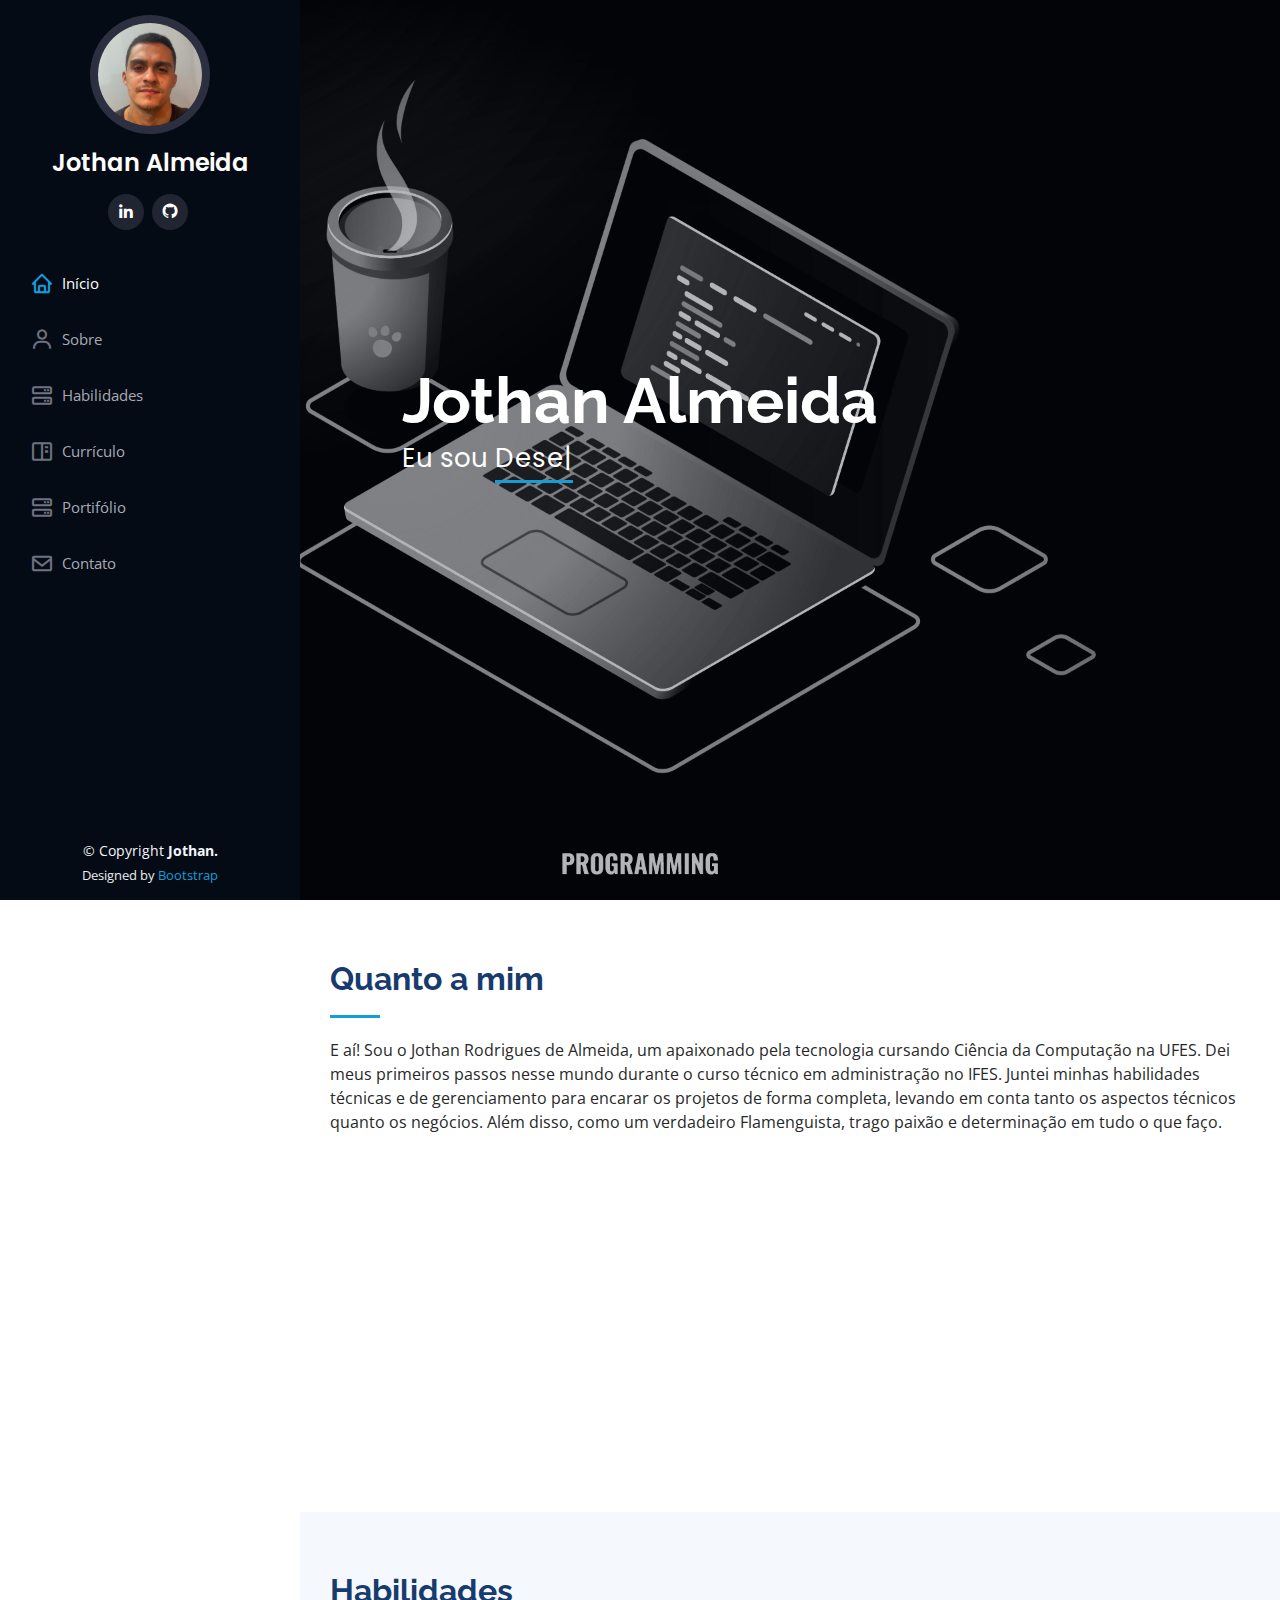
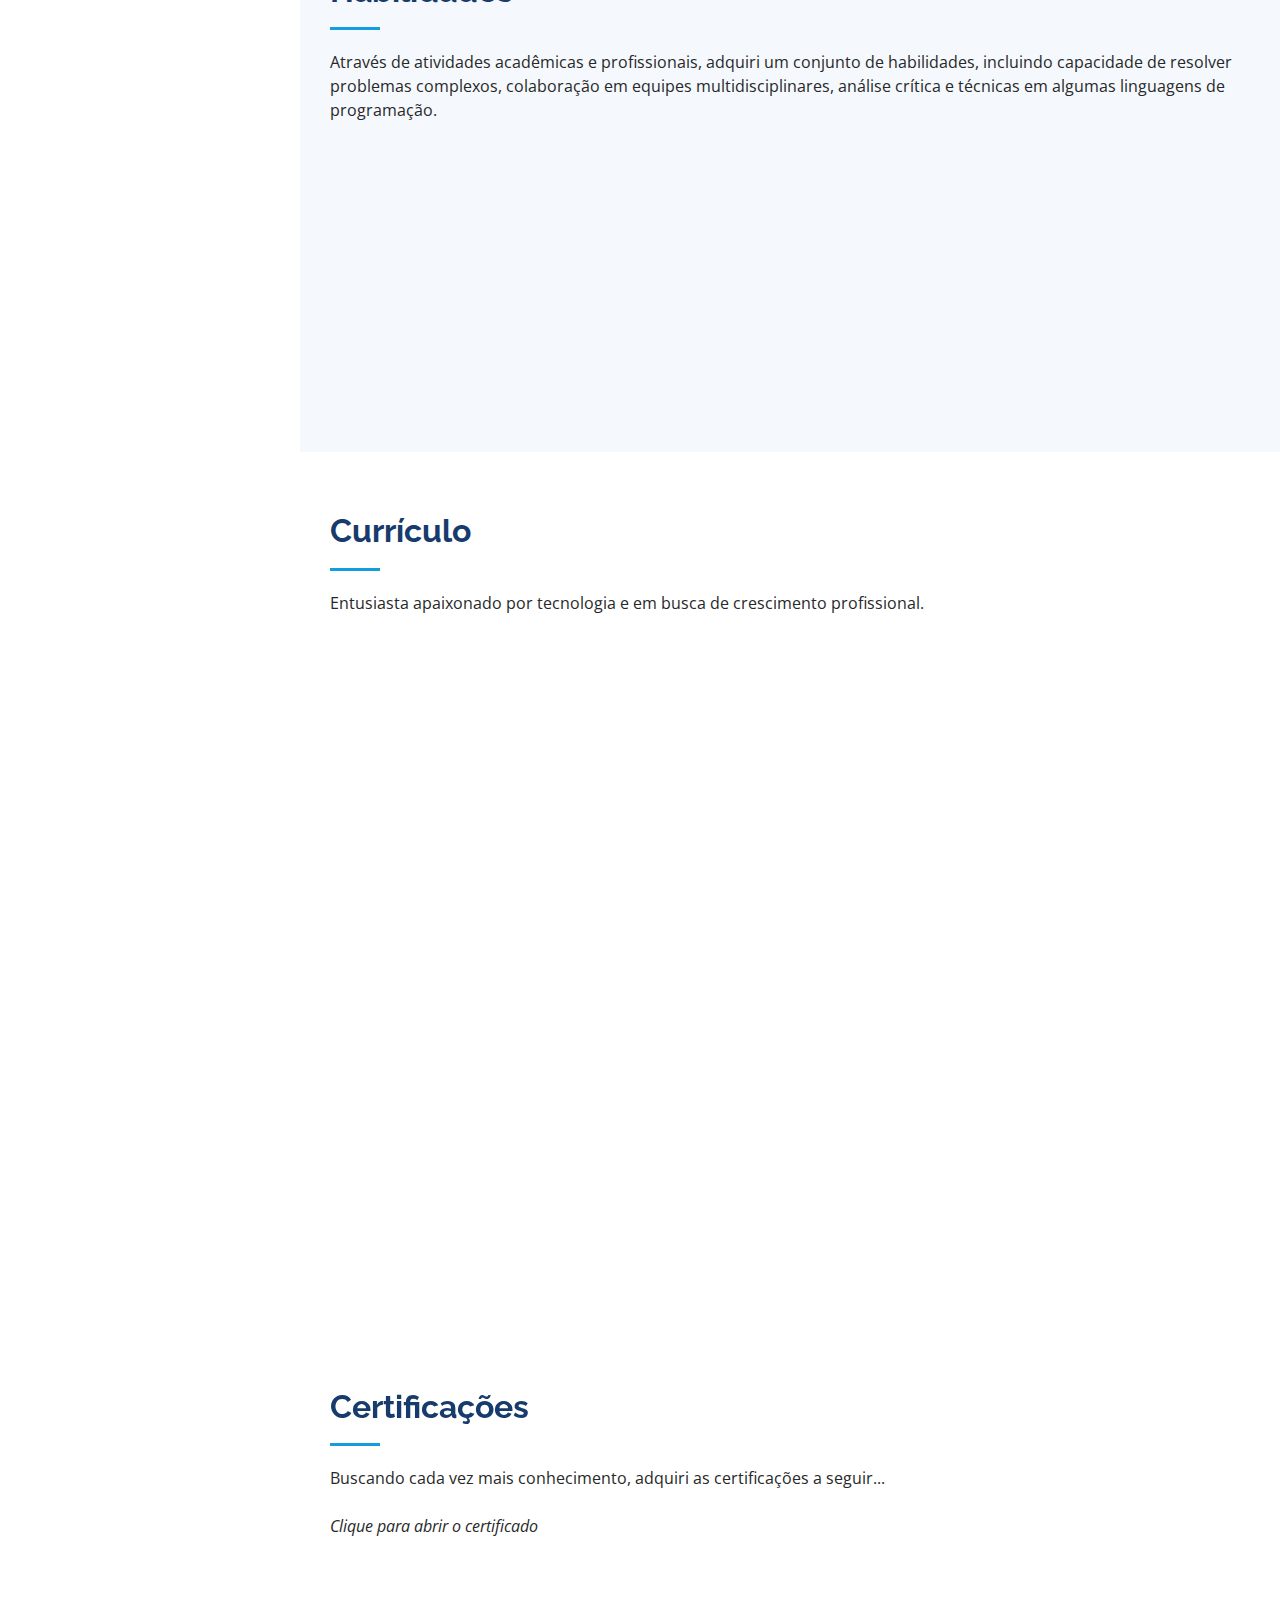
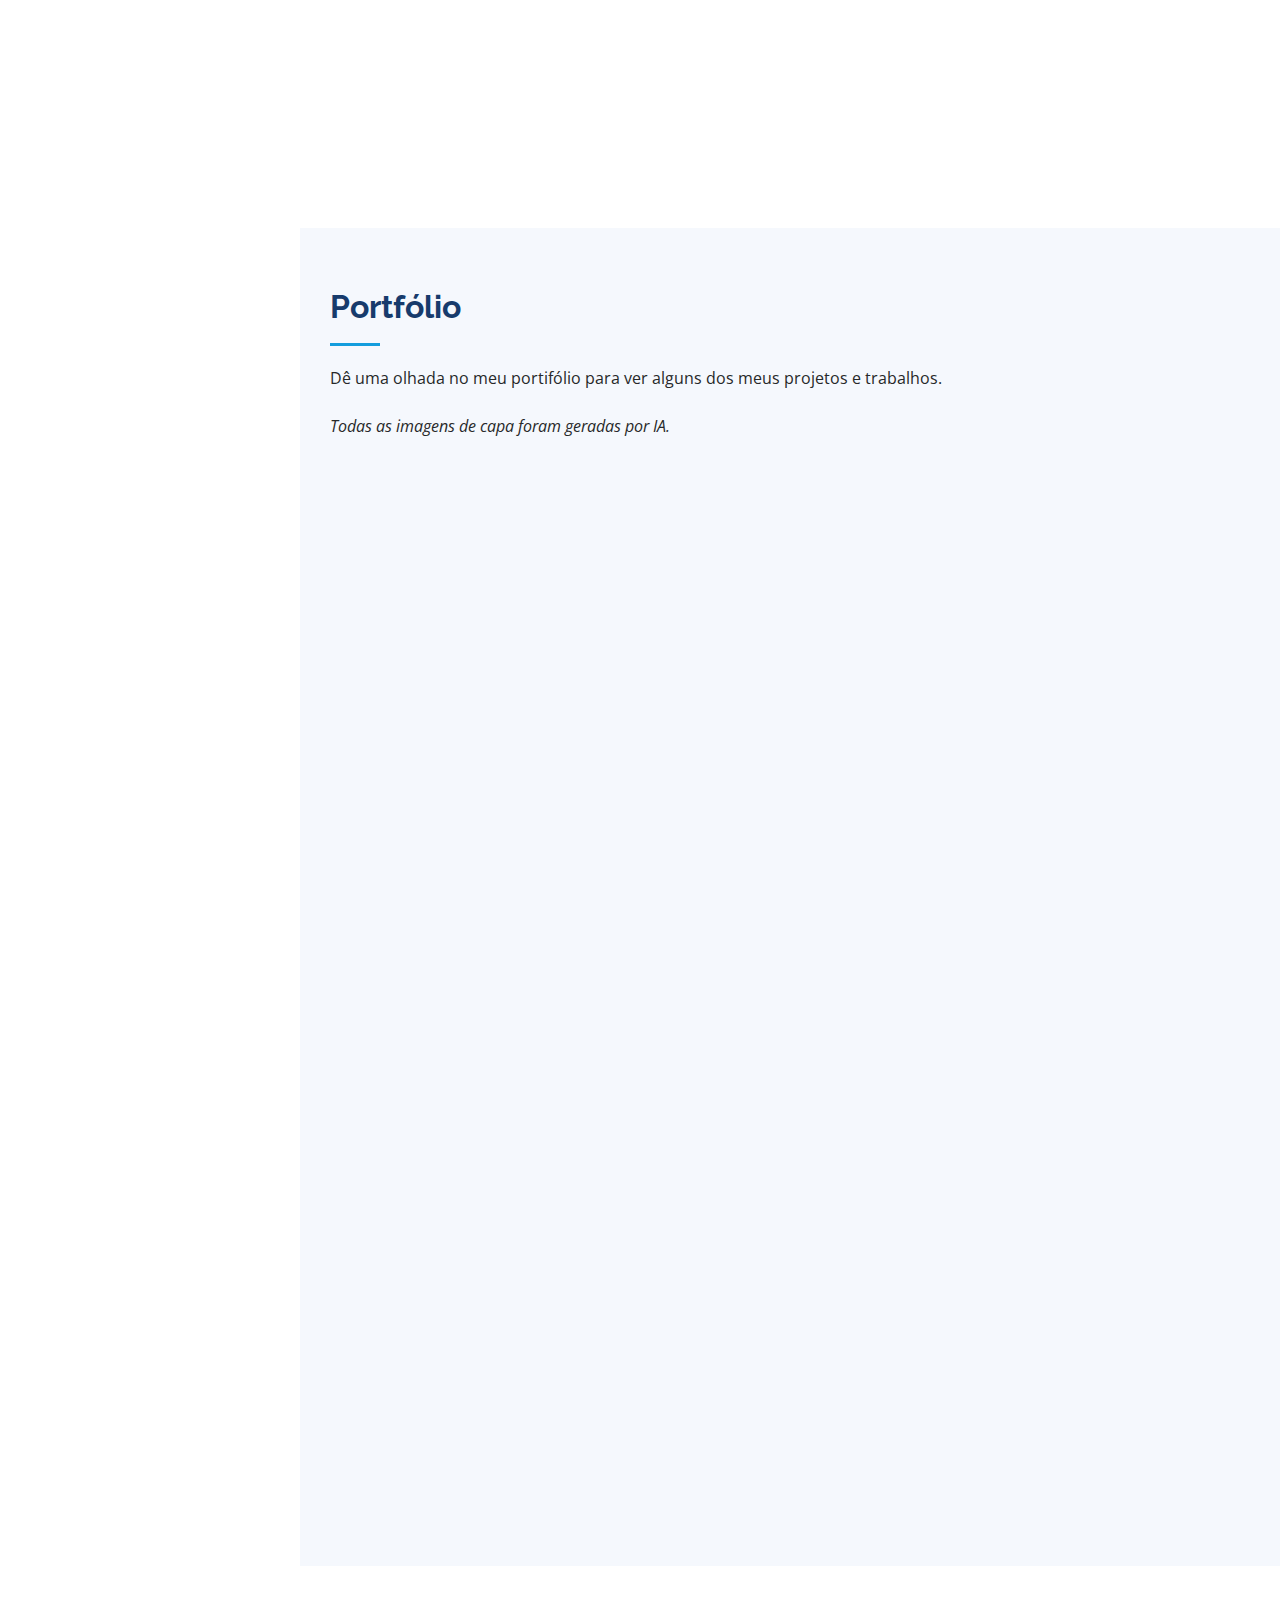
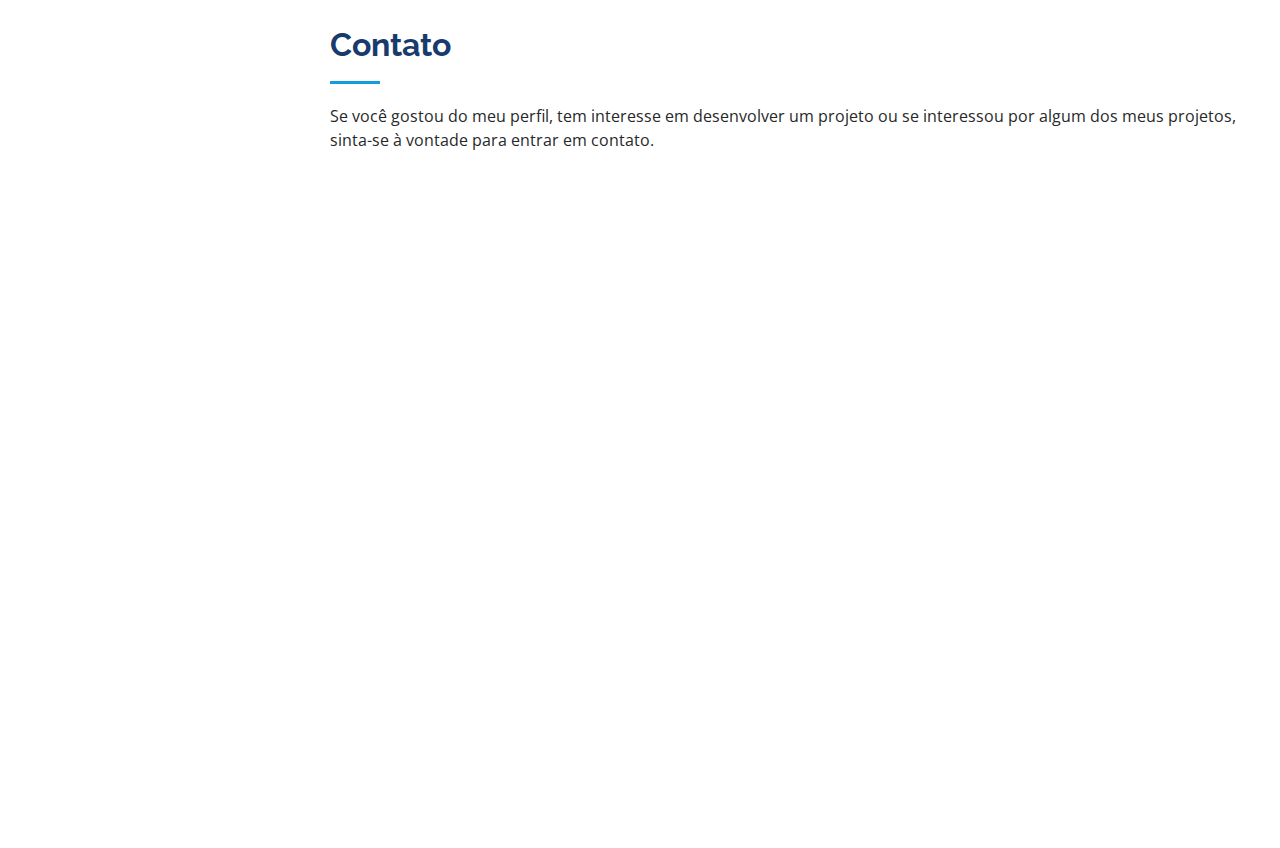
==== commit ebddc1ca: "Atualização na raiz" ====
--- a/index.html
+++ b/index.html
@@ -268,12 +268,26 @@
                 </div>
               </div>
               <div class="progress">
-                <span class="skill">Excel <i class="val"></i></span>
-                <div class="progress-bar-wrap">
-                  <div
-                    class="progress-bar"
-                    role="progressbar"
-                    aria-valuenow="70"
+                <span class="skill">Pacote Office <i class="val"></i></span>
+                <div class="progress-bar-wrap">
+                  <div
+                    class="progress-bar"
+                    role="progressbar"
+                    aria-valuenow="80"
+                    aria-valuemin="0"
+                    aria-valuemax="100"
+                  ></div>
+                </div>
+              </div>
+              <div class="progress">
+                <span class="skill"
+                  >Lógica de Programação<i class="val"></i
+                ></span>
+                <div class="progress-bar-wrap">
+                  <div
+                    class="progress-bar"
+                    role="progressbar"
+                    aria-valuenow="85"
                     aria-valuemin="0"
                     aria-valuemax="100"
                   ></div>
@@ -547,27 +561,27 @@
               </div>
             </div>
 
-            <!--<div class="col-lg-4 col-md-6 portfolio-item filter-web">
-              <div class="portfolio-wrap">
-                <img
-                  src="assets/img/portfolio/portfolio-5.jpg"
-                  class="img-fluid"
-                  alt=""
-                />
-                <div class="portfolio-links">
-                  <a
-                    href="assets/img/portfolio/portfolio-5.jpg"
-                    data-gallery="portfolioGallery"
-                    class="portfolio-lightbox"
-                    title="Web 2"
-                    ><i class="bx bx-plus"></i
-                  ></a>
-                  <a href="portfolio-details.html" title="More Details"
-                    ><i class="bx bx-link"></i
-                  ></a>
-                </div>
-              </div>
-            </div>-->
+            <div class="col-lg-4 col-md-6 portfolio-item filter-web">
+              <div class="portfolio-wrap">
+                <img
+                  src="assets/img/portfolio/Passagem/Capa.png"
+                  class="img-fluid"
+                  alt=""
+                />
+                <div class="portfolio-links">
+                  <a
+                    href="assets/img/portfolio/Passagem/Capa.png"
+                    data-gallery="portfolioGallery"
+                    class="portfolio-lightbox"
+                    title="Sistema de reserva de passagens de ônibus e controle de linhas"
+                    ><i class="bx bx-plus"></i
+                  ></a>
+                  <a href="portfolio-Passagem.html" title="More Details"
+                    ><i class="bx bx-link"></i
+                  ></a>
+                </div>
+              </div>
+            </div>
 
             <!--<div class="col-lg-4 col-md-6 portfolio-item filter-app">
               <div class="portfolio-wrap">
@@ -717,7 +731,7 @@
           <!-- You can delete the links only if you purchased the pro version. -->
           <!-- Licensing information: https://bootstrapmade.com/license/ -->
           <!-- Purchase the pro version with working PHP/AJAX contact form: https://bootstrapmade.com/iportfolio-bootstrap-portfolio-websites-template/ -->
-          Designed by <a href="https://bootstrapmade.com/">Jothan</a>
+          Designed by <a href="https://bootstrapmade.com/">Bootstrap</a>
         </div>
       </div>
     </footer>
